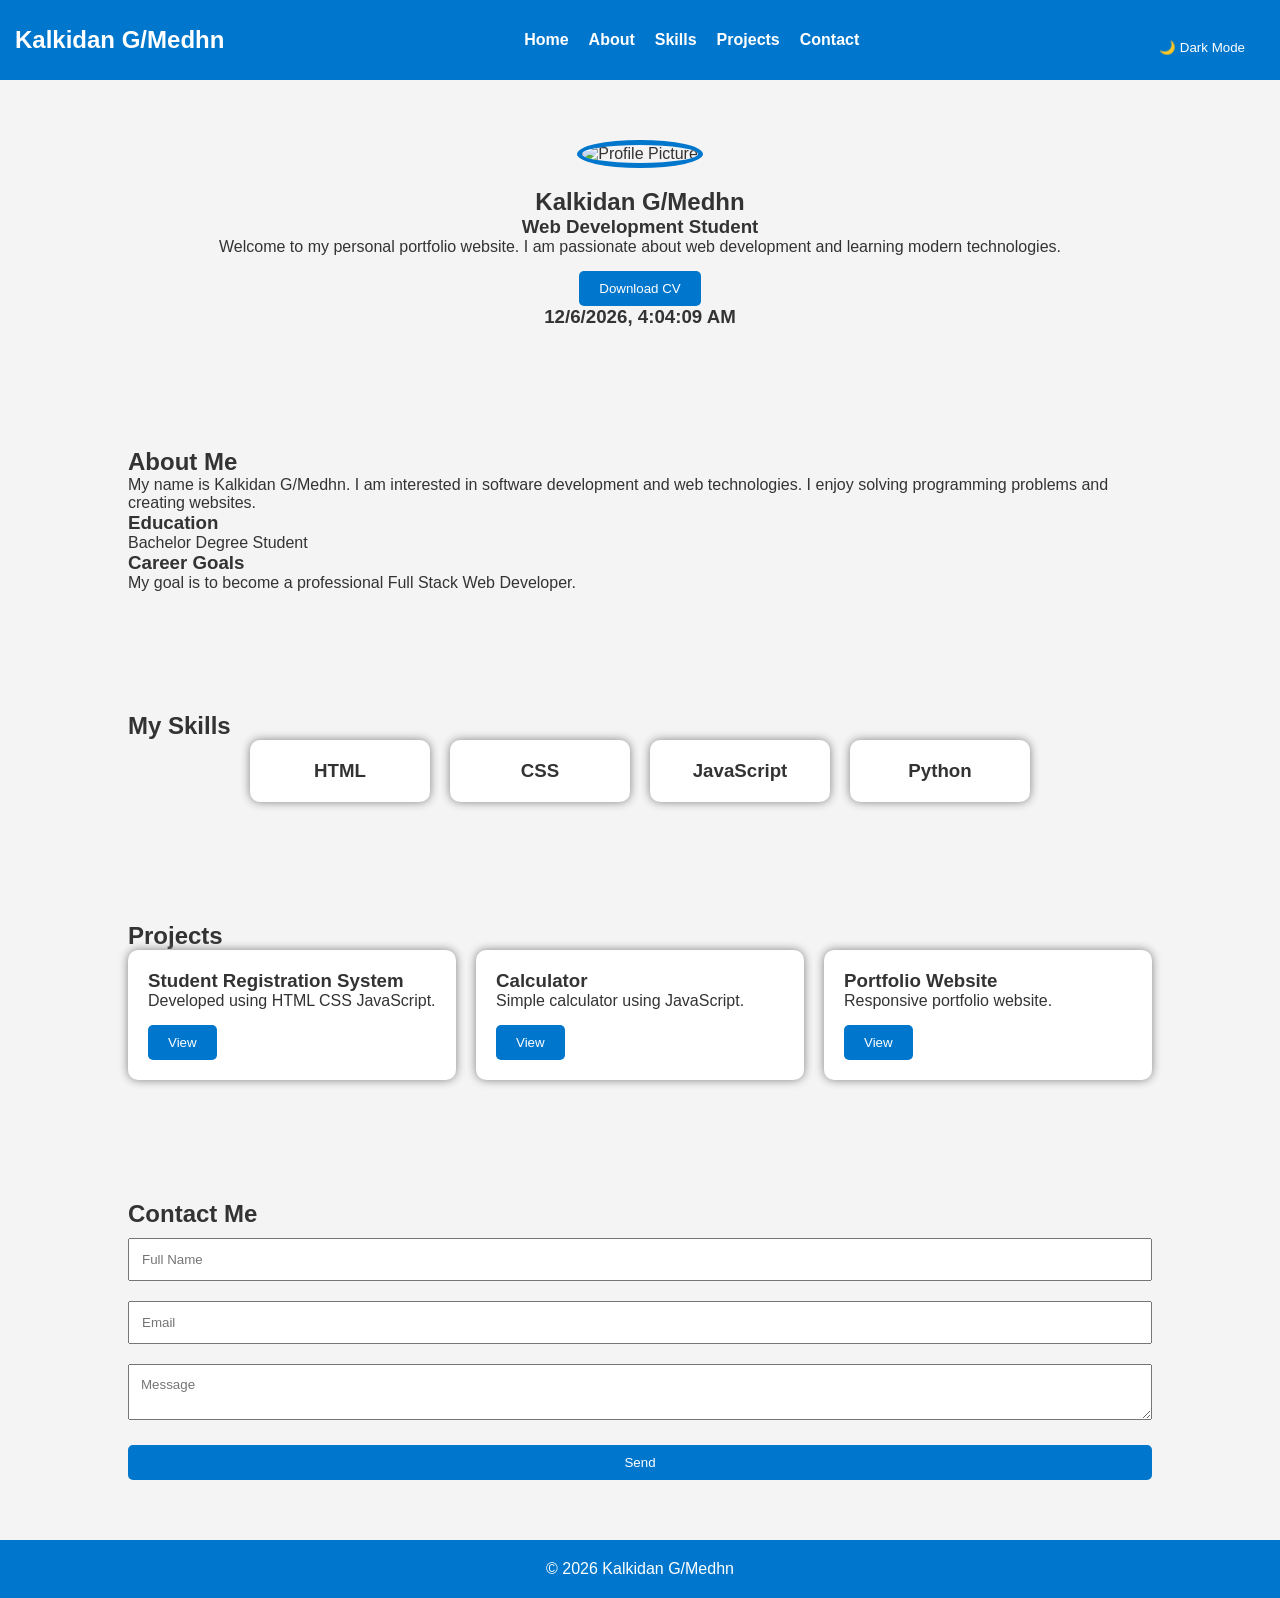
==== index.html @ 76e19b93 "commit change" ====
<!DOCTYPE html>
<html lang="en">
<head>
    <meta charset="UTF-8">
    <meta name="viewport" content="width=device-width, initial-scale=1.0">
    <title>Kalkidan G/Medhn | Portfolio</title>
    <link rel="stylesheet" href="style.css">
</head>
<body>

<header>
    <nav>
        <h2>Kalkidan G/Medhn</h2>

        <ul>
            <li><a href="#home">Home</a></li>
            <li><a href="#about">About</a></li>
            <li><a href="#skills">Skills</a></li>
            <li><a href="#projects">Projects</a></li>
            <li><a href="#contact">Contact</a></li>
        </ul>

        <button id="themeBtn">🌙 Dark Mode</button>
    </nav>
</header>

<section id="home">
    <img src="profile.jpg" alt="Profile Picture" class="profile">

    <h1>Kalkidan G/Medhn</h1>

    <h3>Web Development Student</h3>

    <p>
        Welcome to my personal portfolio website.
        I am passionate about web development and learning
        modern technologies.
    </p>

    <button id="downloadCV">Download CV</button>

    <h3 id="clock"></h3>
</section>

<section id="about">
    <h2>About Me</h2>

    <p>
        My name is Kalkidan G/Medhn.
        I am interested in software development and web technologies.
        I enjoy solving programming problems and creating websites.
    </p>

    <h3>Education</h3>

    <p>
        Bachelor Degree Student
    </p>

    <h3>Career Goals</h3>

    <p>
        My goal is to become a professional Full Stack Web Developer.
    </p>

</section>

<section id="skills">

<h2>My Skills</h2>

<div class="skills">

<div class="skill">
<h3>HTML</h3>
</div>

<div class="skill">
<h3>CSS</h3>
</div>

<div class="skill">
<h3>JavaScript</h3>
</div>

<div class="skill">
<h3>Python</h3>
</div>

</div>

</section>

<section id="projects">

<h2>Projects</h2>

<div class="projects">

<div class="card">

<h3>Student Registration System</h3>

<p>
Developed using HTML CSS JavaScript.
</p>

<button>View</button>

</div>

<div class="card">

<h3>Calculator</h3>

<p>
Simple calculator using JavaScript.
</p>

<button>View</button>

</div>

<div class="card">

<h3>Portfolio Website</h3>

<p>
Responsive portfolio website.
</p>

<button>View</button>

</div>

</div>

</section>

<section id="contact">

<h2>Contact Me</h2>

<form id="contactForm">

<input type="text" id="name" placeholder="Full Name">

<input type="email" id="email" placeholder="Email">

<textarea id="message" placeholder="Message"></textarea>

<button type="submit">
Send
</button>

</form>

<p id="result"></p>

</section>

<footer>

<p>
© 2026 Kalkidan G/Medhn
</p>

</footer>

<script src="script.js"></script>

</body>
</html>
---- style.css ----
*{
    margin:0;
    padding:0;
    box-sizing:border-box;
    font-family:Arial, sans-serif;
}

body{
    background:#f4f4f4;
    color:#333;
    transition:0.4s;
}

header{
    background:#0077cc;
    color:white;
    padding:15px;
    position:sticky;
    top:0;
}

nav{
    display:flex;
    justify-content:space-between;
    align-items:center;
}

nav ul{
    list-style:none;
    display:flex;
}

nav ul li{
    margin-left:20px;
}

nav ul li a{
    text-decoration:none;
    color:white;
    font-weight:bold;
}

nav ul li a:hover{
    color:yellow;
}

section{
    padding:60px 10%;
}

#home{
    text-align:center;
}

.profile{
    width:180px;
    height:180px;
    border-radius:50%;
    border:5px solid #0077cc;
    margin-bottom:20px;
}

button{
    background:#0077cc;
    color:white;
    border:none;
    padding:10px 20px;
    margin-top:15px;
    cursor:pointer;
    border-radius:5px;
}

button:hover{
    background:#005fa3;
}

.skills{
    display:flex;
    flex-wrap:wrap;
    justify-content:center;
    gap:20px;
}

.skill{
    background:white;
    padding:20px;
    width:180px;
    text-align:center;
    border-radius:10px;
    box-shadow:0 0 10px gray;
}

.projects{
    display:grid;
    grid-template-columns:repeat(auto-fit,minmax(250px,1fr));
    gap:20px;
}

.card{
    background:white;
    padding:20px;
    border-radius:10px;
    box-shadow:0 0 10px gray;
    transition:.3s;
}

.card:hover{
    transform:translateY(-8px);
}

form{
    display:flex;
    flex-direction:column;
}

input,
textarea{
    margin:10px 0;
    padding:12px;
}

footer{
    background:#0077cc;
    color:white;
    text-align:center;
    padding:20px;
}

.dark{
    background:#222;
    color:white;
}

.dark .card,
.dark .skill{
    background:#333;
    color:white;
}

.dark header,
.dark footer{
    background:#111;
}

@media(max-width:768px){

nav{
flex-direction:column;
}

nav ul{
flex-direction:column;
text-align:center;
}

nav ul li{
margin:10px 0;
}

.profile{
width:140px;
height:140px;
}

}
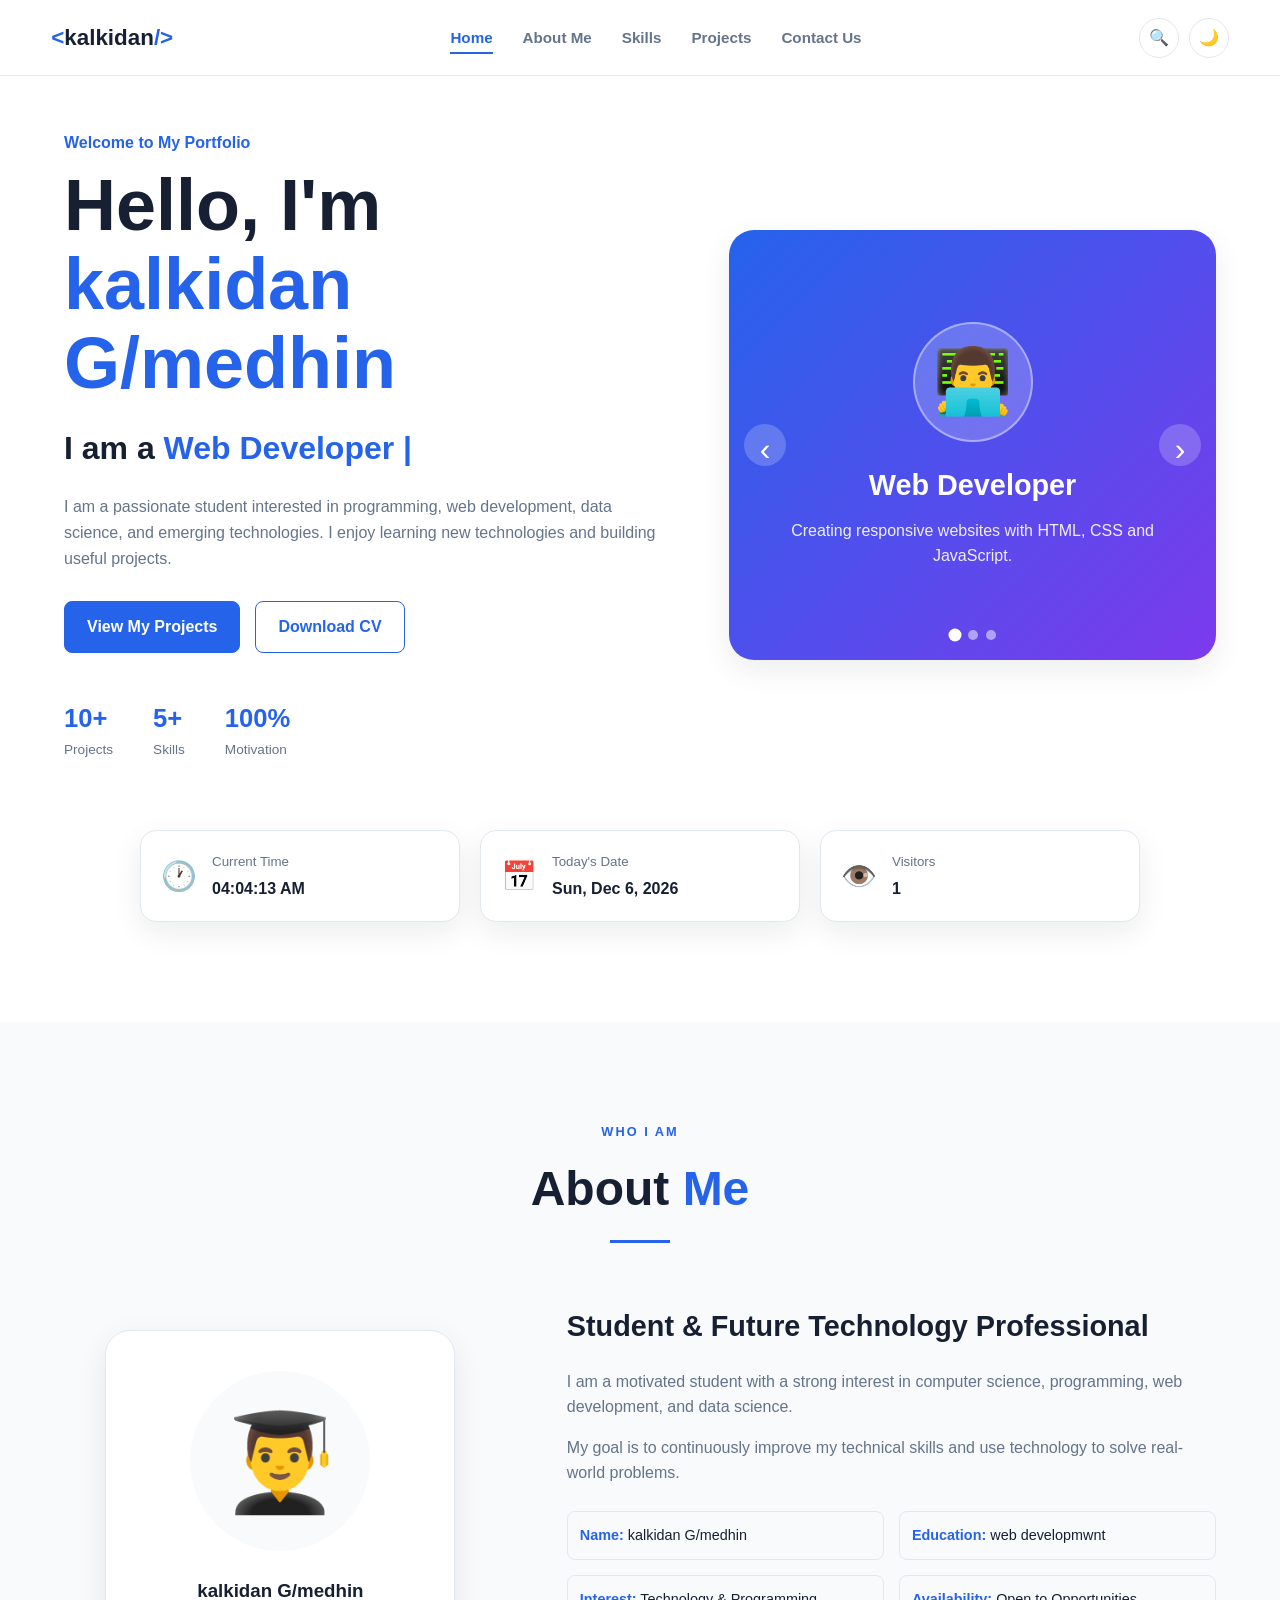
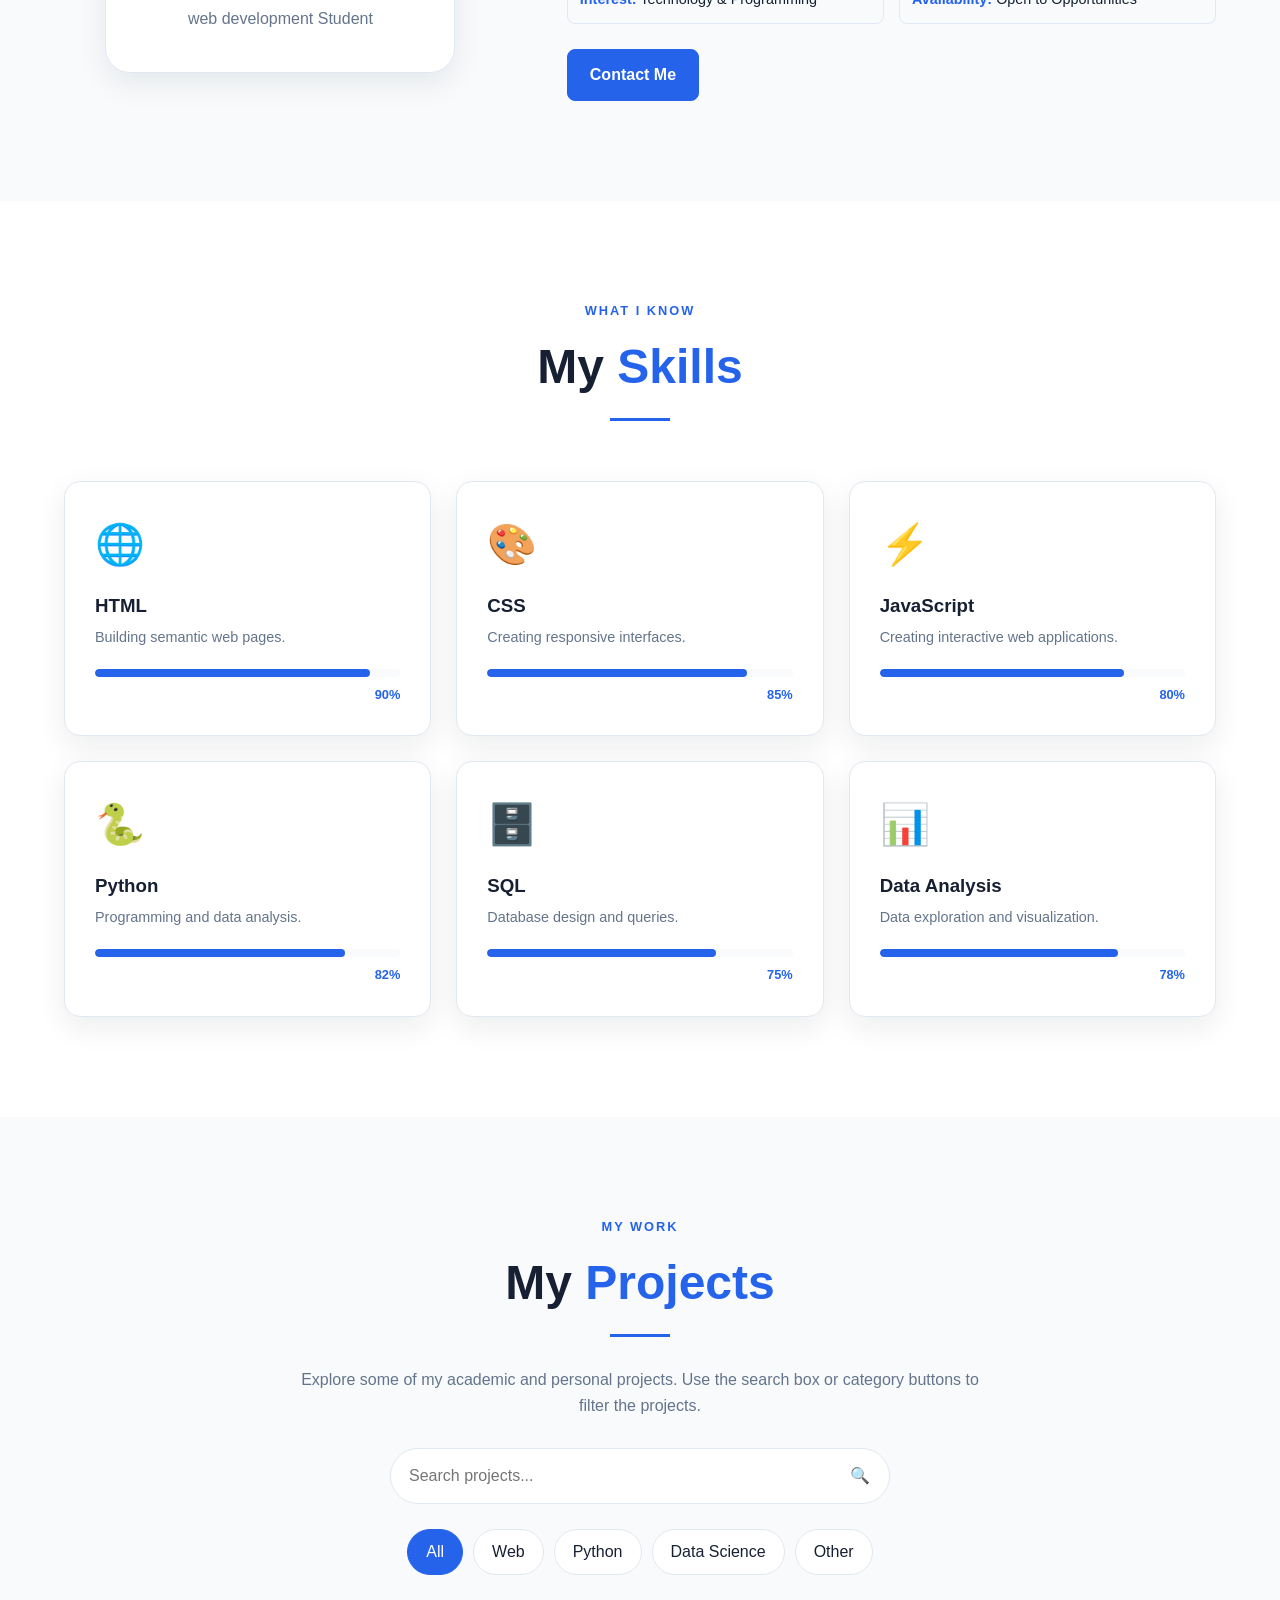
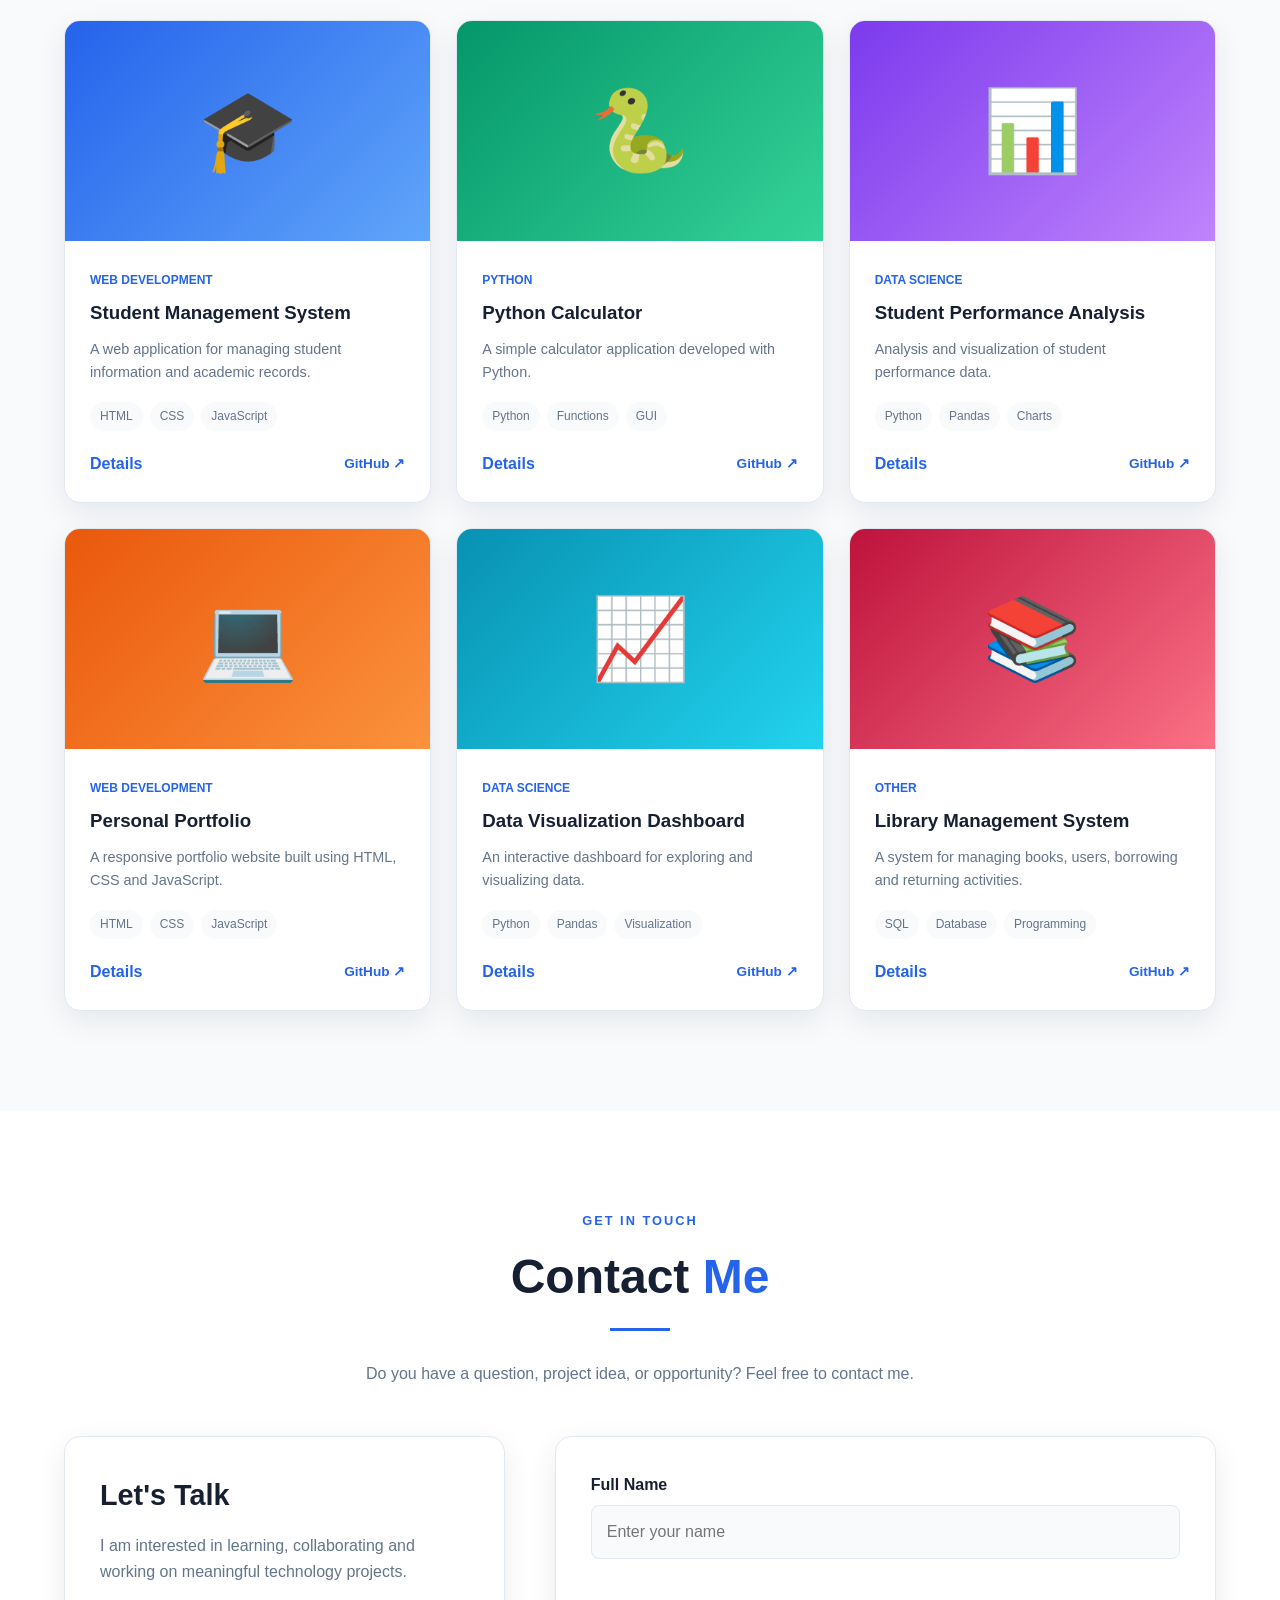
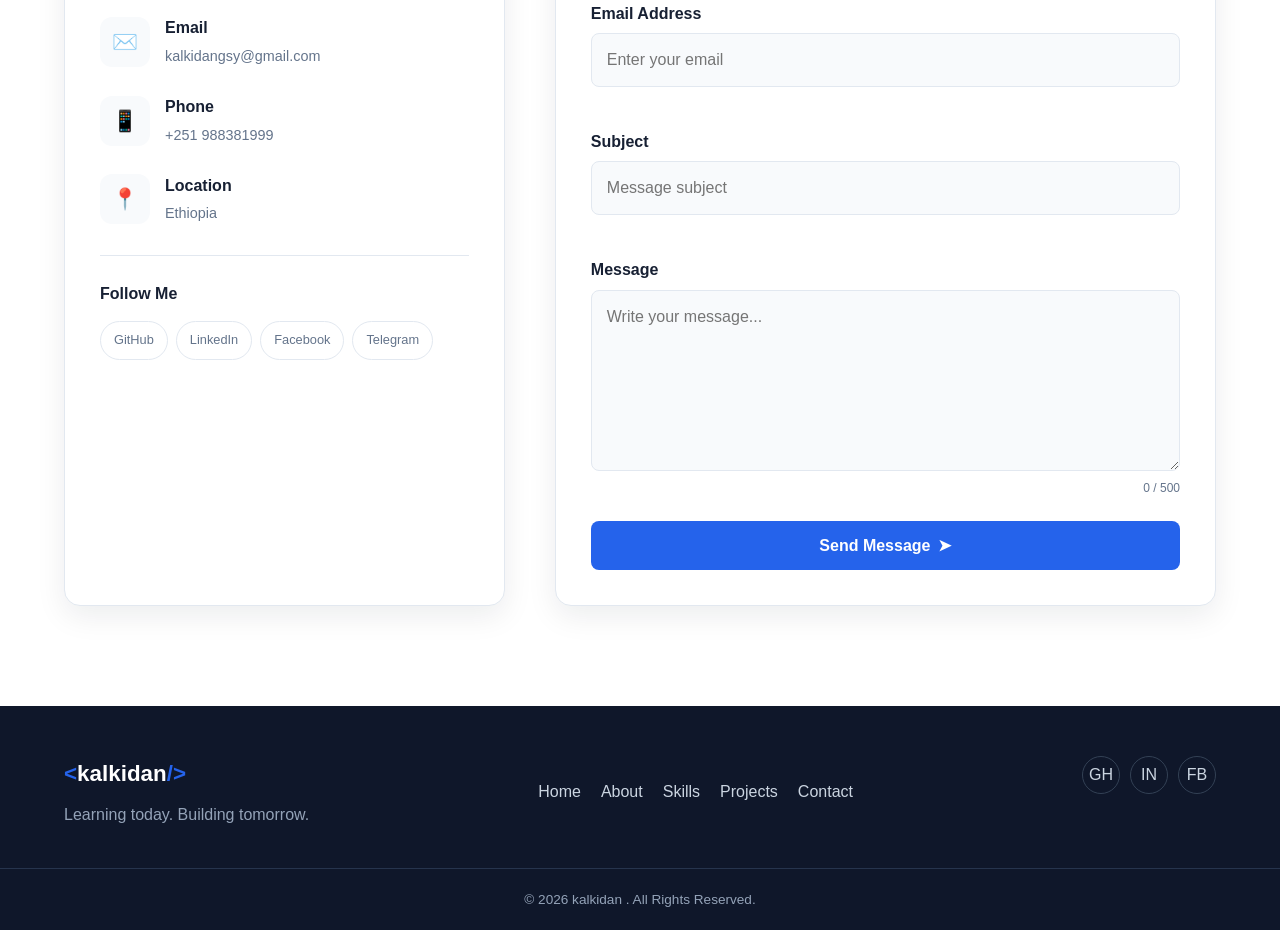
==== commit de8f1e21: "Add files via upload" ====
--- a/index.html
+++ b/index.html
@@ -1,173 +1,1808 @@
-<!DOCTYPE html>
-<html lang="en">
-<head>
-    <meta charset="UTF-8">
-    <meta name="viewport" content="width=device-width, initial-scale=1.0">
-    <title>Kalkidan G/Medhn | Portfolio</title>
-    <link rel="stylesheet" href="style.css">
-</head>
-<body>
-
-<header>
-    <nav>
-        <h2>Kalkidan G/Medhn</h2>
-
-        <ul>
-            <li><a href="#home">Home</a></li>
-            <li><a href="#about">About</a></li>
-            <li><a href="#skills">Skills</a></li>
-            <li><a href="#projects">Projects</a></li>
-            <li><a href="#contact">Contact</a></li>
-        </ul>
-
-        <button id="themeBtn">🌙 Dark Mode</button>
-    </nav>
-</header>
-
-<section id="home">
-    <img src="profile.jpg" alt="Profile Picture" class="profile">
-
-    <h1>Kalkidan G/Medhn</h1>
-
-    <h3>Web Development Student</h3>
-
-    <p>
-        Welcome to my personal portfolio website.
-        I am passionate about web development and learning
-        modern technologies.
-    </p>
-
-    <button id="downloadCV">Download CV</button>
-
-    <h3 id="clock"></h3>
-</section>
-
-<section id="about">
-    <h2>About Me</h2>
-
-    <p>
-        My name is Kalkidan G/Medhn.
-        I am interested in software development and web technologies.
-        I enjoy solving programming problems and creating websites.
-    </p>
-
-    <h3>Education</h3>
-
-    <p>
-        Bachelor Degree Student
-    </p>
-
-    <h3>Career Goals</h3>
-
-    <p>
-        My goal is to become a professional Full Stack Web Developer.
-    </p>
-
-</section>
-
-<section id="skills">
-
-<h2>My Skills</h2>
-
-<div class="skills">
-
-<div class="skill">
-<h3>HTML</h3>
-</div>
-
-<div class="skill">
-<h3>CSS</h3>
-</div>
-
-<div class="skill">
-<h3>JavaScript</h3>
-</div>
-
-<div class="skill">
-<h3>Python</h3>
-</div>
-
-</div>
-
-</section>
-
-<section id="projects">
-
-<h2>Projects</h2>
-
-<div class="projects">
-
-<div class="card">
-
-<h3>Student Registration System</h3>
-
-<p>
-Developed using HTML CSS JavaScript.
-</p>
-
-<button>View</button>
-
-</div>
-
-<div class="card">
-
-<h3>Calculator</h3>
-
-<p>
-Simple calculator using JavaScript.
-</p>
-
-<button>View</button>
-
-</div>
-
-<div class="card">
-
-<h3>Portfolio Website</h3>
-
-<p>
-Responsive portfolio website.
-</p>
-
-<button>View</button>
-
-</div>
-
-</div>
-
-</section>
-
-<section id="contact">
-
-<h2>Contact Me</h2>
-
-<form id="contactForm">
-
-<input type="text" id="name" placeholder="Full Name">
-
-<input type="email" id="email" placeholder="Email">
-
-<textarea id="message" placeholder="Message"></textarea>
-
-<button type="submit">
-Send
-</button>
-
-</form>
-
-<p id="result"></p>
-
-</section>
-
-<footer>
-
-<p>
-© 2026 Kalkidan G/Medhn
-</p>
-
-</footer>
-
-<script src="script.js"></script>
-
-</body>
+<!DOCTYPE html>
+<html lang="en">
+
+<head>
+    <meta charset="UTF-8">
+
+    <meta
+        name="viewport"
+        content="width=device-width, initial-scale=1.0">
+
+    <meta
+        name="description"
+        content="Student personal portfolio website">
+
+    <meta
+        name="author"
+        content="Student Portfolio">
+
+    <title>Student Portfolio</title>
+
+    <link rel="stylesheet" href="style.css">
+</head>
+
+
+<body>
+
+    <!-- =====================================================
+         HEADER / NAVIGATION
+         ===================================================== -->
+
+         <header class="header" id="header">
+
+        <nav class="navbar">
+            
+            <!-- Logo -->
+
+            <a href="#home" class="logo">
+                <span>&lt;</span>kalkidan<span>/&gt;</span>
+            </a>
+
+
+            <!-- Desktop / Mobile Navigation -->
+
+            <ul class="nav-menu" id="navMenu">
+
+                <li>
+                    <a href="#home" class="nav-link active">
+                        Home
+                    </a>
+                </li>
+
+                <li>
+                    <a href="#about" class="nav-link">
+                        About Me
+                    </a>
+                </li>
+
+                <li>
+                    <a href="#skills" class="nav-link">
+                        Skills
+                    </a>
+                </li>
+
+                <li>
+                    <a href="#projects" class="nav-link">
+                        Projects
+                    </a>
+                </li>
+
+                <li>
+                    <a href="#contact" class="nav-link">
+                        Contact Us
+                    </a>
+                </li>
+
+            </ul>
+
+
+            <!-- Header Controls -->
+
+            <div class="header-controls">
+
+                <!-- Search -->
+
+                <button
+                    class="icon-btn"
+                    id="searchToggle"
+                    aria-label="Open search">
+
+                    🔍
+
+                </button>
+
+
+                <!-- Theme -->
+
+                <button
+                    class="theme-toggle"
+                    id="themeToggle"
+                    aria-label="Toggle dark and light theme">
+
+                    <span id="themeIcon">🌙</span>
+
+                </button>
+
+
+                <!-- Mobile menu -->
+
+                <button
+                    class="menu-toggle"
+                    id="menuToggle"
+                    aria-label="Open navigation menu"
+                    aria-expanded="false">
+
+                    <span></span>
+                    <span></span>
+                    <span></span>
+
+                </button>
+
+            </div>
+
+        </nav>
+
+
+        <!-- Search Box -->
+
+        <div class="search-panel" id="searchPanel">
+
+            <div class="search-container">
+
+                <input
+                    type="search"
+                    id="siteSearch"
+                    placeholder="Search portfolio..."
+                    autocomplete="off">
+
+                <button
+                    id="searchClose"
+                    aria-label="Close search">
+
+                    ✕
+
+                </button>
+
+            </div>
+
+            <div
+                id="searchResults"
+                class="search-results">
+            </div>
+
+        </div>
+
+    </header>
+
+   
+
+    <!-- =====================================================
+         MAIN
+         ===================================================== -->
+
+    <main>
+
+
+        <!-- =================================================
+             HOME SECTION
+             ================================================= -->
+
+        <section class="home section" id="home">
+
+            <div class="home-container">
+
+
+                <!-- Home Text -->
+
+                <div class="home-content reveal">
+
+                    <p class="welcome-text">
+                        Welcome to My Portfolio
+                    </p>
+
+                    <h1>
+                        Hello, I'm
+                        <span class="highlight">
+                           kalkidan G/medhin
+                        </span>
+                    </h1>
+
+
+                    <h2 class="typing-wrapper">
+                        I am a
+                        <span id="typingText"></span>
+                        <span class="cursor">|</span>
+                    </h2>
+
+
+                    <p class="home-description">
+
+                        I am a passionate student interested in
+                        programming, web development, data science,
+                        and emerging technologies. I enjoy learning
+                        new technologies and building useful projects.
+
+                    </p>
+
+
+                    <div class="home-buttons">
+
+                        <a
+                            href="#projects"
+                            class="btn primary-btn">
+
+                            View My Projects
+
+                        </a>
+
+
+                        <button
+                            class="btn secondary-btn"
+                            id="downloadCV">
+
+                            Download CV
+
+                        </button>
+
+                    </div>
+
+
+                    <!-- Quick statistics -->
+
+                    <div class="quick-stats">
+
+                        <div class="stat">
+
+                            <strong>
+                                10+
+                            </strong>
+
+                            <span>
+                                Projects
+                            </span>
+
+                        </div>
+
+
+                        <div class="stat">
+
+                            <strong>
+                                5+
+                            </strong>
+
+                            <span>
+                                Skills
+                            </span>
+
+                        </div>
+
+
+                        <div class="stat">
+
+                            <strong>
+                                100%
+                            </strong>
+
+                            <span>
+                                Motivation
+                            </span>
+
+                        </div>
+
+                    </div>
+                  
+                </div>
+
+
+                <!-- Image Slider -->
+
+                <div class="home-visual reveal">
+
+                    <div class="slider" id="slider">
+
+
+                        <div class="slide active">
+
+                            <div class="slide-content">
+
+                                <div class="student-avatar">
+                                    👨‍💻
+                                </div>
+
+                                <h3>
+                                    Web Developer
+                                </h3>
+
+                                <p>
+                                    Creating responsive websites
+                                    with HTML, CSS and JavaScript.
+                                </p>
+
+                            </div>
+
+                        </div>
+
+
+                        <div class="slide">
+
+                            <div class="slide-content">
+
+                                <div class="student-avatar">
+                                    🐍
+                                </div>
+
+                                <h3>
+                                    Python Programmer
+                                </h3>
+
+                                <p>
+                                    Developing applications and
+                                    solving programming problems.
+                                </p>
+
+                            </div>
+
+                        </div>
+
+
+                        <div class="slide">
+
+                            <div class="slide-content">
+
+                                <div class="student-avatar">
+                                    📊
+                                </div>
+
+                                <h3>
+                                    Data analysis
+                                </h3>
+
+                                <p>
+                                    Exploring data analysis and
+                                    visualization.
+                                </p>
+
+                            </div>
+
+                        </div>
+
+
+                        <!-- Slider controls -->
+
+                        <button
+                            class="slider-btn prev"
+                            id="prevSlide"
+                            aria-label="Previous slide">
+
+                            ‹
+
+                        </button>
+
+
+                        <button
+                            class="slider-btn next"
+                            id="nextSlide"
+                            aria-label="Next slide">
+
+                            ›
+
+                        </button>
+
+
+                        <!-- Dots -->
+
+                        <div
+                            class="slider-dots"
+                            id="sliderDots">
+
+                            <button
+                                class="dot active"
+                                data-slide="0">
+                            </button>
+
+                            <button
+                                class="dot"
+                                data-slide="1">
+                            </button>
+
+                            <button
+                                class="dot"
+                                data-slide="2">
+                            </button>
+
+                        </div>
+
+                    </div>
+
+                </div>
+
+            </div>
+
+
+            <!-- Digital information -->
+
+            <div class="home-info reveal">
+
+                <div class="info-card">
+
+                    <span>🕐</span>
+
+                    <div>
+
+                        <small>
+                            Current Time
+                        </small>
+
+                        <strong id="digitalClock">
+                            00:00:00
+                        </strong>
+
+                    </div>
+
+                </div>
+
+
+                <div class="info-card">
+
+                    <span>📅</span>
+
+                    <div>
+
+                        <small>
+                            Today's Date
+                        </small>
+
+                        <strong id="currentDate">
+                            Loading...
+                        </strong>
+
+                    </div>
+
+                </div>
+
+
+                <div class="info-card">
+
+                    <span>👁️</span>
+
+                    <div>
+
+                        <small>
+                            Visitors
+                        </small>
+
+                        <strong id="visitorCount">
+                            0
+                        </strong>
+
+                    </div>
+
+                </div>
+
+            </div>
+
+        </section>
+
+
+
+        <!-- =================================================
+             ABOUT SECTION
+             ================================================= -->
+
+        <section class="about section" id="about">
+
+            <div class="section-container">
+
+
+                <div class="section-title reveal">
+
+                    <p class="section-subtitle">
+                        Who I Am
+                    </p>
+
+                    <h2>
+                        About <span>Me</span>
+                    </h2>
+
+                    <div class="title-line"></div>
+
+                </div>
+
+
+                <div class="about-content">
+
+
+                    <!-- About visual -->
+
+                    <div class="about-image reveal">
+
+                        <div class="about-card">
+
+                            <div class="large-avatar">
+                                👨‍🎓
+                            </div>
+
+                            <h3>
+                              kalkidan G/medhin
+                            </h3>
+
+                            <p>
+                                web development Student
+                            </p>
+
+                        </div>
+
+                    </div>
+
+
+                    <!-- About text -->
+
+                    <div class="about-text reveal">
+
+                        <h3>
+                            Student & Future Technology Professional
+                        </h3>
+
+                        <p>
+
+                            I am a motivated student with a strong
+                            interest in computer science, programming,
+                            web development, and data science.
+
+                        </p>
+
+                        <p>
+
+                            My goal is to continuously improve my
+                            technical skills and use technology to
+                            solve real-world problems.
+
+                        </p>
+
+
+                        <div class="about-details">
+
+                            <div>
+                                <strong>Name:</strong>
+                               kalkidan G/medhin
+                            </div>
+
+                            <div>
+                                <strong>Education:</strong>
+                                web developmwnt
+                            </div>
+
+                            <div>
+                                <strong>Interest:</strong>
+                                Technology & Programming
+                            </div>
+
+                            <div>
+                                <strong>Availability:</strong>
+                                Open to Opportunities
+                            </div>
+
+                        </div>
+
+
+                        <a
+                            href="#contact"
+                            class="btn primary-btn">
+
+                            Contact Me
+
+                        </a>
+
+                    </div>
+
+                </div>
+
+            </div>
+
+        </section>
+
+
+
+        <!-- =================================================
+             SKILLS SECTION
+             ================================================= -->
+
+        <section class="skills section" id="skills">
+
+            <div class="section-container">
+
+
+                <div class="section-title reveal">
+
+                    <p class="section-subtitle">
+                        What I Know
+                    </p>
+
+                    <h2>
+                        My <span>Skills</span>
+                    </h2>
+
+                    <div class="title-line"></div>
+
+                </div>
+
+
+                <div class="skills-grid">
+
+
+                    <!-- Skill 1 -->
+
+                    <div class="skill-card reveal">
+
+                        <div class="skill-icon">
+                            🌐
+                        </div>
+
+                        <h3>
+                            HTML
+                        </h3>
+
+                        <p>
+                            Building semantic web pages.
+                        </p>
+
+                        <div class="progress">
+
+                            <div
+                                class="progress-bar"
+                                style="--progress: 90%;">
+                            </div>
+
+                        </div>
+
+                        <span class="skill-percent">
+                            90%
+                        </span>
+
+                    </div>
+
+
+                    <!-- Skill 2 -->
+
+                    <div class="skill-card reveal">
+
+                        <div class="skill-icon">
+                            🎨
+                        </div>
+
+                        <h3>
+                            CSS
+                        </h3>
+
+                        <p>
+                            Creating responsive interfaces.
+                        </p>
+
+                        <div class="progress">
+
+                            <div
+                                class="progress-bar"
+                                style="--progress: 85%;">
+                            </div>
+
+                        </div>
+
+                        <span class="skill-percent">
+                            85%
+                        </span>
+
+                    </div>
+
+
+                    <!-- Skill 3 -->
+
+                    <div class="skill-card reveal">
+
+                        <div class="skill-icon">
+                            ⚡
+                        </div>
+
+                        <h3>
+                            JavaScript
+                        </h3>
+
+                        <p>
+                            Creating interactive web applications.
+                        </p>
+
+                        <div class="progress">
+
+                            <div
+                                class="progress-bar"
+                                style="--progress: 80%;">
+                            </div>
+
+                        </div>
+
+                        <span class="skill-percent">
+                            80%
+                        </span>
+
+                    </div>
+
+
+                    <!-- Skill 4 -->
+
+                    <div class="skill-card reveal">
+
+                        <div class="skill-icon">
+                            🐍
+                        </div>
+
+                        <h3>
+                            Python
+                        </h3>
+
+                        <p>
+                            Programming and data analysis.
+                      </p>
+
+                        <div class="progress">
+
+                            <div
+                                class="progress-bar"
+                                style="--progress: 82%;">
+                            </div>
+
+                        </div>
+
+                        <span class="skill-percent">
+                            82%
+                        </span>
+
+                    </div>
+
+
+                    <!-- Skill 5 -->
+
+                    <div class="skill-card reveal">
+
+                        <div class="skill-icon">
+                            🗄️
+                        </div>
+
+                        <h3>
+                            SQL
+                        </h3>
+
+                        <p>
+                            Database design and queries.
+                        </p>
+
+                        <div class="progress">
+
+                            <div
+                                class="progress-bar"
+                                style="--progress: 75%;">
+                            </div>
+
+                        </div>
+
+                        <span class="skill-percent">
+                            75%
+                        </span>
+
+                    </div>
+
+
+                    <!-- Skill 6 -->
+
+                    <div class="skill-card reveal">
+
+                        <div class="skill-icon">
+                            📊
+                        </div>
+
+                        <h3>
+                            Data Analysis
+                        </h3>
+
+                        <p>
+                            Data exploration and visualization.
+                        </p>
+
+                        <div class="progress">
+
+                            <div
+                                class="progress-bar"
+                                style="--progress: 78%;">
+                            </div>
+
+                        </div>
+
+                        <span class="skill-percent">
+                            78%
+                        </span>
+
+                    </div>
+
+                </div>
+
+            </div>
+
+        </section>
+
+
+
+        <!-- =================================================
+             PROJECTS SECTION
+             ================================================= -->
+
+        <section class="projects section" id="projects">
+
+            <div class="section-container">
+
+
+                <div class="section-title reveal">
+
+                    <p class="section-subtitle">
+                        My Work
+                    </p>
+
+                    <h2>
+                        My <span>Projects</span>
+                    </h2>
+
+                    <div class="title-line"></div>
+
+                </div>
+
+
+                <div class="projects-introduction reveal">
+
+                    <p>
+                        Explore some of my academic and personal
+                        projects. Use the search box or category
+                        buttons to filter the projects.
+                    </p>
+
+                </div>
+
+
+                <!-- Project Search -->
+
+                <div class="project-search reveal">
+
+                    <input
+                        type="search"
+                        id="projectSearch"
+                        placeholder="Search projects...">
+
+                    <span>
+                        🔍
+                    </span>
+
+                </div>
+
+
+                <!-- Filters -->
+
+                <div
+                    class="project-filters reveal"
+                    id="projectFilters">
+
+                    <button
+                        class="filter-btn active"
+                        data-filter="all">
+
+                        All
+
+                    </button>
+
+                    <button
+                        class="filter-btn"
+                        data-filter="web">
+
+                        Web
+
+                    </button>
+
+                    <button
+                        class="filter-btn"
+                        data-filter="python">
+
+                        Python
+
+                    </button>
+
+                    <button
+                        class="filter-btn"
+                        data-filter="data">
+
+                        Data Science
+
+                    </button>
+
+                    <button
+                        class="filter-btn"
+                        data-filter="other">
+
+                        Other
+
+                    </button>
+
+                </div>
+
+
+                <!-- Project Grid -->
+
+                <div
+                    class="projects-grid"
+                    id="projectsGrid">
+
+
+                    <!-- Project 1 -->
+
+                    <article
+                        class="project-card reveal"
+                        data-category="web"
+                        data-title="Student Management System">
+
+                        <div class="project-image project-image-1">
+
+                            <div>
+                                🎓
+                            </div>
+
+                            <button
+                                class="details-btn"
+                                data-project="0">
+
+                                View Details
+
+                            </button>
+
+                        </div>
+
+
+                        <div class="project-content">
+
+                            <span class="project-category">
+                                Web Development
+                            </span>
+
+                            <h3>
+                                Student Management System
+                            </h3>
+
+                            <p>
+                                A web application for managing
+                                student information and academic
+                                records.
+                            </p>
+
+                            <div class="project-tags">
+
+                                <span>HTML</span>
+                                <span>CSS</span>
+                                <span>JavaScript</span>
+
+                            </div>
+
+
+                            <div class="project-links">
+
+                                <button
+                                    class="text-btn details-btn"
+                                    data-project="0">
+
+                                    Details
+
+                                </button>
+
+                                <a href="https://github.com/kalkidan642/kalkidan.git" target="_blank"class="project-link">
+                                    GitHub ↗
+                                </a>
+
+                            </div>
+
+                        </div>
+
+                    </article>
+
+
+                    <!-- Project 2 -->
+
+                    <article
+                        class="project-card reveal"
+                        data-category="python"
+                        data-title="Python Calculator">
+
+                        <div class="project-image project-image-2">
+
+                            <div>
+                                🐍
+                            </div>
+
+                            <button
+                                class="details-btn"
+                                data-project="1">
+
+                                View Details
+
+                            </button>
+
+                        </div>
+
+
+                        <div class="project-content">
+
+                            <span class="project-category">
+                                Python
+                            </span>
+
+                            <h3>
+                                Python Calculator
+                            </h3>
+
+                            <p>
+                                A simple calculator application
+                                developed with Python.
+                            </p>
+
+                            <div class="project-tags">
+
+                                <span>Python</span>
+                                <span>Functions</span>
+                                <span>GUI</span>
+
+                            </div>
+
+
+                            <div class="project-links">
+
+                                <button
+                                    class="text-btn details-btn"
+                                    data-project="1">
+
+                                    Details
+
+                                </button>
+
+                                <a href="https://github.com/kalkidan642/kalkidan.git" target="_blank" class="project-link">
+                                    GitHub ↗
+                                </a>
+
+                            </div>
+
+                        </div>
+
+                    </article>
+
+
+                    <!-- Project 3 -->
+
+                    <article
+                        class="project-card reveal"
+                        data-category="data"
+                        data-title="Student Performance Analysis">
+
+                        <div class="project-image project-image-3">
+
+                            <div>
+                                📊
+                            </div>
+
+                            <button
+                                class="details-btn"
+                                data-project="2">
+
+                                View Details
+
+                            </button>
+
+                        </div>
+
+
+                        <div class="project-content">
+
+                            <span class="project-category">
+                                Data Science
+                            </span>
+
+                            <h3>
+                                Student Performance Analysis
+                            </h3>
+
+                            <p>
+                                Analysis and visualization of student
+                                performance data.
+                            </p>
+
+                            <div class="project-tags">
+
+                                <span>Python</span>
+                                <span>Pandas</span>
+                                <span>Charts</span>
+
+                            </div>
+
+
+                            <div class="project-links">
+
+                                <button
+                                    class="text-btn details-btn"
+                                    data-project="2">
+
+                                    Details
+
+                                </button>
+
+                                <a href="https://github.com/kalkidan642/kalkidan.git" target="_blank" class="project-link">
+                                    GitHub ↗
+                                </a>
+
+                            </div>
+
+                        </div>
+
+                    </article>
+
+
+                    <!-- Project 4 -->
+
+                    <article
+                        class="project-card reveal"
+                        data-category="web"
+                        data-title="Personal Portfolio">
+
+                        <div class="project-image project-image-4">
+
+                            <div>
+                                💻
+                            </div>
+
+                            <button
+                                class="details-btn"
+                                data-project="3">
+
+                                View Details
+
+                            </button>
+
+                        </div>
+
+
+                        <div class="project-content">
+
+                            <span class="project-category">
+                                Web Development
+                            </span>
+
+                            <h3>
+                                Personal Portfolio
+                            </h3>
+
+                            <p>
+                                A responsive portfolio website built
+                                using HTML, CSS and JavaScript.
+                            </p>
+
+                            <div class="project-tags">
+
+                                <span>HTML</span>
+                                <span>CSS</span>
+                                <span>JavaScript</span>
+
+                            </div>
+
+
+                            <div class="project-links">
+
+                                <button
+                                    class="text-btn details-btn"
+                                    data-project="3">
+
+                                    Details
+
+                                </button>
+
+                                <a href="https://github.com/kalkidan642/kalkidan.git" target="_blank" class="project-link">
+                                    GitHub ↗
+                                </a>
+
+                            </div>
+
+                        </div>
+
+                    </article>
+
+
+                    <!-- Project 5 -->
+
+                    <article
+                        class="project-card reveal"
+                        data-category="data"
+                        data-title="Data Visualization Dashboard">
+
+                        <div class="project-image project-image-5">
+
+                            <div>
+                                📈
+                            </div>
+
+                            <button
+                                class="details-btn"
+                                data-project="4">
+
+                                View Details
+
+                            </button>
+
+                        </div>
+
+
+                        <div class="project-content">
+
+                            <span class="project-category">
+                                Data Science
+                            </span>
+
+                            <h3>
+                                Data Visualization Dashboard
+                            </h3>
+
+                            <p>
+                                An interactive dashboard for exploring
+                                and visualizing data.
+                            </p>
+
+                            <div class="project-tags">
+
+                                <span>Python</span>
+                                <span>Pandas</span>
+                                <span>Visualization</span>
+
+                            </div>
+
+
+                            <div class="project-links">
+
+                                <button
+                                    class="text-btn details-btn"
+                                    data-project="4">
+
+                                    Details
+
+                                </button>
+
+                                <a href="https://github.com/kalkidan642/kalkidan.git" target="_blank" class="project-link">
+                                    GitHub ↗
+                                </a>
+
+                            </div>
+
+                        </div>
+
+                    </article>
+
+
+                    <!-- Project 6 -->
+
+                    <article
+                        class="project-card reveal"
+                        data-category="other"
+                        data-title="Library Management System">
+
+                        <div class="project-image project-image-6">
+
+                            <div>
+                                📚
+                            </div>
+
+                            <button
+                                class="details-btn"
+                                data-project="5">
+
+                                View Details
+
+                            </button>
+
+                        </div>
+
+
+                        <div class="project-content">
+
+                            <span class="project-category">
+                                Other
+                            </span>
+
+                            <h3>
+                                Library Management System
+                            </h3>
+
+                            <p>
+                                A system for managing books, users,
+                                borrowing and returning activities.
+                            </p>
+
+                            <div class="project-tags">
+
+                                <span>SQL</span>
+                                <span>Database</span>
+                                <span>Programming</span>
+
+                            </div>
+
+
+                            <div class="project-links">
+
+                                <button
+                                    class="text-btn details-btn"
+                                    data-project="5">
+
+                                    Details
+
+                                </button>
+
+                                <a href="https://github.com/kalkidan642/kalkidan.git" target="_blank" class="project-link">
+                                    GitHub ↗
+                                </a>
+
+                            </div>
+
+                        </div>
+
+                    </article>
+
+                </div>
+
+
+                <div
+                    class="no-projects"
+                    id="noProjects">
+
+                    <div>
+                        🔎
+                    </div>
+
+                    <h3>
+                        No Projects Found
+                    </h3>
+
+                    <p>
+                        Try another search term or category.
+                    </p>
+
+                </div>
+
+            </div>
+
+
+            <!-- Project Modal -->
+
+            <div
+                class="project-modal"
+                id="projectModal"
+                aria-hidden="true">
+
+                <div class="modal-content">
+
+                    <button
+                        class="modal-close"
+                        id="modalClose">
+
+                        ✕
+
+                    </button>
+
+                    <div
+                        class="modal-project-image"
+                        id="modalImage">
+
+                        💻
+
+                    </div>
+
+                    <div class="modal-body">
+
+                        <span
+                            class="project-category"
+                            id="modalCategory">
+                        </span>
+
+                        <h2 id="modalTitle">
+                            Project Title
+                        </h2>
+
+                        <p id="modalDescription">
+                        </p>
+
+                        <h4>
+                            Technologies
+                        </h4>
+
+                        <div
+                            class="project-tags"
+                            id="modalTechnologies">
+                        </div>
+
+                        <div class="modal-links">
+
+                            <a
+                                href="https://github.com/kalkidan642/kalkidan.git" target="_blank"
+                                id="modalGithub"
+                                class="btn primary-btn">
+
+                                GitHub
+
+                            </a>
+
+                            <a
+                                href="#"
+                                id="modalDemo"
+                                class="btn secondary-btn">
+
+                                Live Demo
+
+                            </a>
+
+                        </div>
+
+                    </div>
+
+                </div>
+
+            </div>
+
+        </section>
+
+
+
+        <!-- =================================================
+             CONTACT SECTION
+             ================================================= -->
+
+        <section class="contact section" id="contact">
+
+            <div class="section-container">
+
+
+                <div class="section-title reveal">
+
+                    <p class="section-subtitle">
+                        Get In Touch
+                    </p>
+
+                    <h2>
+                        Contact <span>Me</span>
+                    </h2>
+
+                    <div class="title-line"></div>
+
+                </div>
+
+
+                <div class="contact-introduction reveal">
+
+                    <p>
+                        Do you have a question, project idea,
+                        or opportunity? Feel free to contact me.
+                    </p>
+
+                </div>
+
+
+                <div class="contact-content">
+
+
+                    <!-- Contact information -->
+
+                    <div class="contact-information reveal">
+
+                        <h3>
+                            Let's Talk
+                        </h3>
+
+                        <p class="contact-description">
+
+                            I am interested in learning,
+                            collaborating and working on
+                            meaningful technology projects.
+
+                        </p>
+
+
+                        <div class="contact-item">
+
+                            <div class="contact-icon">
+                                ✉️
+                            </div>
+
+                            <div>
+
+                                <h4>
+                                    Email
+                                </h4>
+
+                                <a href="mailto:kalkidangsy@gmail.com">
+                                    kalkidangsy@gmail.com
+                                </a>
+
+                            </div>
+
+                        </div>
+
+
+                        <div class="contact-item">
+
+                            <div class="contact-icon">
+                                📱
+                            </div>
+
+                            <div>
+
+                                <h4>
+                                    Phone
+                                </h4>
+
+                                <a href="tel:+251900000000">
+                                    +251 988381999
+                                </a>
+
+                            </div>
+
+                        </div>
+
+
+                        <div class="contact-item">
+
+                            <div class="contact-icon">
+                                📍
+                            </div>
+
+                            <div>
+
+                                <h4>
+                                    Location
+                                </h4>
+
+                                <p>
+                                    Ethiopia
+                                </p>
+
+                            </div>
+
+                        </div>
+
+
+                        <div class="contact-social">
+
+                            <h4>
+                                Follow Me
+                            </h4>
+
+                            <div class="social-links">
+
+                                <a href="https://github.com/kalkidan642/kalkidan.git" target="_blank">
+                                    GitHub
+                                </a>
+
+                                <a href="#">
+                                    LinkedIn
+                                </a>
+
+                                <a href="#">
+                                    Facebook
+                                </a>
+
+                                <a href="#">
+                                    Telegram
+                                </a>
+
+                            </div>
+
+                        </div>
+
+                    </div>
+
+
+                    <!-- Contact form -->
+
+                    <div class="contact-form-container reveal">
+
+                        <form
+                            id="contactForm"
+                            novalidate>
+
+
+                            <div class="form-group">
+
+                                <label for="contactName">
+                                    Full Name
+                                </label>
+
+                                <input
+                                    type="text"
+                                    id="contactName"
+                                    placeholder="Enter your name">
+
+                                <small id="nameError"
+                                    class="form-error">
+                                </small>
+
+                            </div>
+
+
+                            <div class="form-group">
+
+                                <label for="contactEmail">
+                                    Email Address
+                                </label>
+
+                                <input
+                                    type="email"
+                                    id="contactEmail"
+                                    placeholder="Enter your email">
+
+                                <small id="emailError"
+                                    class="form-error">
+                                </small>
+
+                            </div>
+
+
+                            <div class="form-group">
+
+                                <label for="contactSubject">
+                                    Subject
+                                </label>
+
+                                <input
+                                    type="text"
+                                    id="contactSubject"
+                                    placeholder="Message subject">
+
+                                <small id="subjectError"
+                                    class="form-error">
+                                </small>
+
+                            </div>
+
+
+                            <div class="form-group">
+
+                                <label for="contactMessage">
+                                    Message
+                                </label>
+
+                                <textarea
+                                    id="contactMessage"
+                                    maxlength="500"
+                                    rows="6"
+                                    placeholder="Write your message..."></textarea>
+
+                                <div class="message-bottom">
+
+                                    <small
+                                        id="messageError"
+                                        class="form-error">
+                                    </small>
+
+                                    <span id="characterCount">
+                                        0 / 500
+                                    </span>
+
+                                </div>
+
+                            </div>
+
+
+                            <button
+                                type="submit"
+                                class="btn primary-btn submit-btn">
+
+                                Send Message
+                                <span>➤</span>
+
+                            </button>
+
+
+                            <div
+                                id="formStatus"
+                                class="form-status"
+                                role="alert">
+                            </div>
+
+                        </form>
+
+                    </div>
+
+                </div>
+
+            </div>
+
+        </section>
+
+    </main>
+
+
+
+    <!-- =====================================================
+         FOOTER
+         ===================================================== -->
+
+    <footer class="footer">
+
+        <div class="footer-container">
+
+
+            <div class="footer-logo">
+
+                <a href="#home" class="logo">
+                    <span>&lt;</span>kalkidan<span>/&gt;</span>
+                </a>
+
+                <p>
+                    Learning today. Building tomorrow.
+                </p>
+
+            </div>
+
+
+            <div class="footer-links">
+
+                <a href="#home">
+                    Home
+                </a>
+
+                <a href="#about">
+                    About
+                </a>
+
+                <a href="#skills">
+                    Skills
+                </a>
+
+                <a href="#projects">
+                    Projects
+                </a>
+
+                <a href="#contact">
+                    Contact
+                </a>
+
+            </div>
+
+
+            <div class="footer-social">
+
+                <a href="#" aria-label="GitHub">
+                    GH
+                </a>
+
+                <a href="#" aria-label="LinkedIn">
+                    IN
+                </a>
+
+                <a href="#" aria-label="Facebook">
+                    FB
+                </a>
+
+            </div>
+
+        </div>
+
+
+        <div class="footer-bottom">
+
+            <p>
+                © <span id="footerYear"></span>
+                kalkidan . All Rights Reserved.
+            </p>
+
+        </div>
+
+    </footer>
+
+
+
+    <!-- =====================================================
+         BACK TO TOP
+         ===================================================== -->
+
+    <button
+        class="back-to-top"
+        id="backToTop"
+        aria-label="Back to top">
+
+        ↑
+
+    </button>
+
+
+
+    <!-- =====================================================
+         JAVASCRIPT
+         ===================================================== -->
+
+    <script src="script.js"></script>
+
+</body>
+
 </html>
--- a/style.css
+++ b/style.css
@@ -1,165 +1,3461 @@
-*{
-    margin:0;
-    padding:0;
-    box-sizing:border-box;
-    font-family:Arial, sans-serif;
-}
-
-body{
-    background:#f4f4f4;
-    color:#333;
-    transition:0.4s;
-}
-
-header{
-    background:#0077cc;
-    color:white;
-    padding:15px;
-    position:sticky;
-    top:0;
-}
-
-nav{
-    display:flex;
-    justify-content:space-between;
-    align-items:center;
-}
-
-nav ul{
-    list-style:none;
-    display:flex;
-}
-
-nav ul li{
-    margin-left:20px;
-}
-
-nav ul li a{
-    text-decoration:none;
-    color:white;
-    font-weight:bold;
-}
-
-nav ul li a:hover{
-    color:yellow;
-}
-
-section{
-    padding:60px 10%;
-}
-
-#home{
-    text-align:center;
-}
-
-.profile{
-    width:180px;
-    height:180px;
-    border-radius:50%;
-    border:5px solid #0077cc;
-    margin-bottom:20px;
-}
-
-button{
-    background:#0077cc;
-    color:white;
-    border:none;
-    padding:10px 20px;
-    margin-top:15px;
-    cursor:pointer;
-    border-radius:5px;
-}
-
-button:hover{
-    background:#005fa3;
-}
-
-.skills{
-    display:flex;
-    flex-wrap:wrap;
-    justify-content:center;
-    gap:20px;
-}
-
-.skill{
-    background:white;
-    padding:20px;
-    width:180px;
-    text-align:center;
-    border-radius:10px;
-    box-shadow:0 0 10px gray;
-}
-
-.projects{
-    display:grid;
-    grid-template-columns:repeat(auto-fit,minmax(250px,1fr));
-    gap:20px;
-}
-
-.card{
-    background:white;
-    padding:20px;
-    border-radius:10px;
-    box-shadow:0 0 10px gray;
-    transition:.3s;
-}
-
-.card:hover{
-    transform:translateY(-8px);
-}
-
-form{
-    display:flex;
-    flex-direction:column;
-}
-
-input,
-textarea{
-    margin:10px 0;
-    padding:12px;
-}
-
-footer{
-    background:#0077cc;
-    color:white;
-    text-align:center;
-    padding:20px;
-}
-
-.dark{
-    background:#222;
-    color:white;
-}
-
-.dark .card,
-.dark .skill{
-    background:#333;
-    color:white;
-}
-
-.dark header,
-.dark footer{
-    background:#111;
-}
-
-@media(max-width:768px){
-
-nav{
-flex-direction:column;
-}
-
-nav ul{
-flex-direction:column;
-text-align:center;
-}
-
-nav ul li{
-margin:10px 0;
-}
-
-.profile{
-width:140px;
-height:140px;
-}
-
+/* =========================================================
+   STUDENT PORTFOLIO
+   MAIN STYLE SHEET
+   ========================================================= */
+
+
+/* =========================================================
+   1. CSS VARIABLES
+   ========================================================= */
+
+:root {
+
+    --primary-color: #2563eb;
+
+    --primary-dark: #1d4ed8;
+
+    --text-color: #172033;
+
+    --secondary-text: #64748b;
+
+    --background-color: #ffffff;
+
+    --secondary-background: #f8fafc;
+
+    --card-background: #ffffff;
+
+    --border-color: #e2e8f0;
+
+    --header-background: rgba(255, 255, 255, 0.92);
+
+    --shadow:
+        0 10px 30px rgba(15, 23, 42, 0.08);
+
+    --radius: 16px;
+
+    --transition: 0.3s ease;
+
+}
+
+
+/* =========================================================
+   DARK THEME
+   ========================================================= */
+
+body.dark-theme {
+
+    --text-color: #f1f5f9;
+
+    --secondary-text: #94a3b8;
+
+    --background-color: #0f172a;
+
+    --secondary-background: #111c31;
+
+    --card-background: #172033;
+
+    --border-color: #26344d;
+
+    --header-background: rgba(15, 23, 42, 0.94);
+
+    --shadow:
+        0 10px 30px rgba(0, 0, 0, 0.25);
+
+}
+
+
+/* =========================================================
+   2. RESET
+   ========================================================= */
+
+* {
+
+    margin: 0;
+
+    padding: 0;
+
+    box-sizing: border-box;
+
+}
+
+
+html {
+
+    scroll-behavior: smooth;
+
+}
+
+
+body {
+
+    font-family:
+        Arial,
+        Helvetica,
+        sans-serif;
+
+    background:
+        var(--background-color);
+
+    color:
+        var(--text-color);
+
+    line-height:
+        1.6;
+
+    transition:
+        background-color var(--transition),
+        color var(--transition);
+
+}
+
+
+body.modal-open {
+
+    overflow: hidden;
+
+}
+
+
+a {
+
+    text-decoration: none;
+
+    color: inherit;
+
+}
+
+
+button,
+input,
+textarea {
+
+    font: inherit;
+
+}
+
+
+button {
+
+    cursor: pointer;
+
+}
+
+
+ul {
+
+    list-style: none;
+
+}
+
+
+img {
+
+    max-width: 100%;
+
+    display: block;
+
+}
+
+
+/* =========================================================
+   3. HEADER
+   ========================================================= */
+
+.header {
+
+    position: fixed;
+
+    top: 0;
+
+    left: 0;
+
+    width: 100%;
+
+    z-index: 1000;
+
+    background:
+        var(--header-background);
+
+    backdrop-filter:
+        blur(12px);
+
+    border-bottom:
+        1px solid var(--border-color);
+
+}
+
+
+.navbar {
+
+    width: min(1200px, 92%);
+
+    min-height: 75px;
+
+    margin: auto;
+
+    display: flex;
+
+    align-items: center;
+
+    justify-content: space-between;
+
+}
+
+
+/* =========================================================
+   LOGO
+   ========================================================= */
+
+.logo {
+
+    font-size: 1.4rem;
+
+    font-weight: 800;
+
+    color: var(--text-color);
+
+}
+
+
+.logo span {
+
+    color: var(--primary-color);
+
+}
+
+
+/* =========================================================
+   NAVIGATION
+   ========================================================= */
+
+.nav-menu {
+
+    display: flex;
+
+    align-items: center;
+
+    gap: 30px;
+
+}
+
+
+.nav-link {
+
+    position: relative;
+
+    font-size: 0.95rem;
+
+    font-weight: 600;
+
+    color: var(--secondary-text);
+
+    transition:
+        color var(--transition);
+
+}
+
+
+.nav-link:hover,
+.nav-link.active {
+
+    color:
+        var(--primary-color);
+
+}
+
+
+.nav-link::after {
+
+    content: "";
+
+    position: absolute;
+
+    left: 0;
+
+    bottom: -8px;
+
+    width: 0;
+
+    height: 2px;
+
+    background:
+        var(--primary-color);
+
+    transition:
+        width var(--transition);
+
+}
+
+
+.nav-link:hover::after,
+.nav-link.active::after {
+
+    width: 100%;
+
+}
+
+
+/* =========================================================
+   HEADER CONTROLS
+   ========================================================= */
+
+.header-controls {
+
+    display: flex;
+
+    align-items: center;
+
+    gap: 10px;
+
+}
+
+
+.icon-btn,
+.theme-toggle {
+
+    width: 40px;
+
+    height: 40px;
+
+    display: flex;
+
+    align-items: center;
+
+    justify-content: center;
+
+    border: 1px solid var(--border-color);
+
+    border-radius: 50%;
+
+    background: var(--card-background);
+
+    color: var(--text-color);
+
+    transition:
+        transform var(--transition),
+        border-color var(--transition);
+
+}
+
+
+.icon-btn:hover,
+.theme-toggle:hover {
+
+    transform: translateY(-2px);
+
+    border-color:
+        var(--primary-color);
+
+}
+
+
+/* =========================================================
+   MOBILE MENU BUTTON
+   ========================================================= */
+
+.menu-toggle {
+
+    display: none;
+
+    width: 40px;
+
+    height: 40px;
+
+    border: 1px solid var(--border-color);
+
+    background: var(--card-background);
+
+    border-radius: 8px;
+
+    padding: 8px;
+
+}
+
+
+.menu-toggle span {
+
+    display: block;
+
+    height: 2px;
+
+    margin: 5px 0;
+
+    background: var(--text-color);
+
+    transition:
+        transform var(--transition),
+        opacity var(--transition);
+
+}
+
+
+.menu-toggle.active span:nth-child(1) {
+
+    transform:
+        translateY(7px)
+        rotate(45deg);
+
+}
+
+
+.menu-toggle.active span:nth-child(2) {
+
+    opacity: 0;
+
+}
+
+
+.menu-toggle.active span:nth-child(3) {
+
+    transform:
+        translateY(-7px)
+        rotate(-45deg);
+
+}
+
+
+/* =========================================================
+   SEARCH PANEL
+   ========================================================= */
+
+.search-panel {
+
+    position: absolute;
+
+    top: 75px;
+
+    left: 0;
+
+    width: 100%;
+
+    padding: 20px;
+
+    background: var(--card-background);
+
+    border-bottom:
+        1px solid var(--border-color);
+
+    box-shadow: var(--shadow);
+
+    display: none;
+
+}
+
+
+.search-panel.show {
+
+    display: block;
+
+}
+
+
+.search-container {
+
+    width: min(700px, 100%);
+
+    margin: auto;
+
+    display: flex;
+
+    gap: 10px;
+
+}
+
+
+.search-container input {
+
+    flex: 1;
+
+    padding: 13px 18px;
+
+    border:
+        1px solid var(--border-color);
+
+    border-radius: 30px;
+
+    outline: none;
+
+    background:
+        var(--secondary-background);
+
+    color:
+        var(--text-color);
+
+}
+
+
+.search-container button {
+
+    width: 45px;
+
+    border: none;
+
+    border-radius: 50%;
+
+    background:
+        var(--secondary-background);
+
+    color:
+        var(--text-color);
+
+}
+
+
+.search-results {
+
+    width: min(700px, 100%);
+
+    margin: 15px auto 0;
+
+}
+
+
+.search-result {
+
+    padding: 12px;
+
+    border-bottom:
+        1px solid var(--border-color);
+
+}
+
+
+.search-result a {
+
+    color:
+        var(--primary-color);
+
+    font-weight: 600;
+
+}
+
+
+/* =========================================================
+   GENERAL SECTION
+   ========================================================= */
+
+.section {
+
+    padding:
+        100px 5%;
+
+}
+
+
+.section-container {
+
+    width:
+        min(1200px, 100%);
+
+    margin:
+        auto;
+
+}
+
+
+/* =========================================================
+   SECTION TITLE
+   ========================================================= */
+
+.section-title {
+
+    text-align:
+        center;
+
+    margin-bottom:
+        60px;
+
+}
+
+
+.section-subtitle {
+
+    color:
+        var(--primary-color);
+
+    font-weight:
+        700;
+
+    text-transform:
+        uppercase;
+
+    letter-spacing:
+        2px;
+
+    font-size:
+        0.8rem;
+
+    margin-bottom:
+        8px;
+
+}
+
+
+.section-title h2 {
+
+    font-size:
+        clamp(2rem, 4vw, 3rem);
+
+}
+
+
+.section-title h2 span {
+
+    color:
+        var(--primary-color);
+
+}
+
+
+.title-line {
+
+    width:
+        60px;
+
+    height:
+        3px;
+
+    margin:
+        12px auto;
+
+    background:
+        var(--primary-color);
+
+}
+
+
+/* =========================================================
+   BUTTONS
+   ========================================================= */
+
+.btn {
+
+    display:
+        inline-flex;
+
+    align-items:
+        center;
+
+    justify-content:
+        center;
+
+    gap:
+        8px;
+
+    padding:
+        12px 22px;
+
+    border-radius:
+        8px;
+
+    font-weight:
+        700;
+
+    transition:
+        transform var(--transition),
+        background var(--transition),
+        color var(--transition);
+
+}
+
+
+.btn:hover {
+
+    transform:
+        translateY(-3px);
+
+}
+
+
+.primary-btn {
+
+    background:
+        var(--primary-color);
+
+    color:
+        white;
+
+    border:
+        1px solid var(--primary-color);
+
+}
+
+
+.primary-btn:hover {
+
+    background:
+        var(--primary-dark);
+
+}
+
+
+.secondary-btn {
+
+    background:
+        transparent;
+
+    color:
+        var(--primary-color);
+
+    border:
+        1px solid var(--primary-color);
+
+}
+
+
+.secondary-btn:hover {
+
+    background:
+        var(--primary-color);
+
+    color:
+        white;
+
+}
+
+
+/* =========================================================
+   HOME
+   ========================================================= */
+
+.home {
+
+    min-height:
+        100vh;
+
+    padding-top:
+        130px;
+
+    display:
+        flex;
+
+    flex-direction:
+        column;
+
+    justify-content:
+        center;
+
+}
+
+
+.home-container {
+
+    width:
+        min(1200px, 100%);
+
+    margin:
+        auto;
+
+    display:
+        grid;
+
+    grid-template-columns:
+        1.1fr 0.9fr;
+
+    gap:
+        70px;
+
+    align-items:
+        center;
+
+}
+
+
+.welcome-text {
+
+    color:
+        var(--primary-color);
+
+    font-weight:
+        700;
+
+    margin-bottom:
+        10px;
+
+}
+
+
+.home-content h1 {
+
+    font-size:
+        clamp(2.4rem, 6vw, 4.5rem);
+
+    line-height:
+        1.1;
+
+    margin-bottom:
+        20px;
+
+}
+
+
+.highlight {
+
+    color:
+        var(--primary-color);
+
+}
+
+
+.typing-wrapper {
+
+    font-size:
+        clamp(1.2rem, 3vw, 2rem);
+
+    margin-bottom:
+        20px;
+
+}
+
+
+#typingText {
+
+    color:
+        var(--primary-color);
+
+}
+
+
+.cursor {
+
+    color:
+        var(--primary-color);
+
+    animation:
+        blink 0.8s infinite;
+
+}
+
+
+@keyframes blink {
+
+    50% {
+        opacity: 0;
+    }
+
+}
+
+
+.home-description {
+
+    max-width:
+        650px;
+
+    color:
+        var(--secondary-text);
+
+    margin-bottom:
+        30px;
+
+}
+
+
+.home-buttons {
+
+    display:
+        flex;
+
+    flex-wrap:
+        wrap;
+
+    gap:
+        15px;
+
+}
+
+
+.quick-stats {
+
+    display:
+        flex;
+
+    gap:
+        40px;
+
+    margin-top:
+        45px;
+
+}
+
+
+.stat {
+
+    display:
+        flex;
+
+    flex-direction:
+        column;
+
+}
+
+
+.stat strong {
+
+    font-size:
+        1.6rem;
+
+    color:
+        var(--primary-color);
+
+}
+
+
+.stat span {
+
+    color:
+        var(--secondary-text);
+
+    font-size:
+        0.85rem;
+
+}
+
+
+/* =========================================================
+   SLIDER
+   ========================================================= */
+
+.home-visual {
+
+    min-width:
+        0;
+
+}
+
+
+.slider {
+
+    position:
+        relative;
+
+    height:
+        430px;
+
+    overflow:
+        hidden;
+
+    border-radius:
+        25px;
+
+    box-shadow:
+        var(--shadow);
+
+}
+
+
+.slide {
+
+    position:
+        absolute;
+
+    inset:
+        0;
+
+    display:
+        flex;
+
+    align-items:
+        center;
+
+    justify-content:
+        center;
+
+    text-align:
+        center;
+
+    padding:
+        40px;
+
+    opacity:
+        0;
+
+    transform:
+        scale(1.05);
+
+    transition:
+        opacity 0.7s ease,
+        transform 0.7s ease;
+
+}
+
+
+.slide.active {
+
+    opacity:
+        1;
+
+    transform:
+        scale(1);
+
+}
+
+
+.slide:nth-child(1) {
+
+    background:
+        linear-gradient(
+            135deg,
+            #2563eb,
+            #7c3aed
+        );
+
+}
+
+
+.slide:nth-child(2) {
+
+    background:
+        linear-gradient(
+            135deg,
+            #059669,
+            #0f766e
+        );
+
+}
+
+
+.slide:nth-child(3) {
+
+    background:
+        linear-gradient(
+            135deg,
+            #ea580c,
+            #be123c
+        );
+
+}
+
+
+.slide-content {
+
+    color:
+        white;
+
+    max-width:
+        400px;
+
+}
+
+
+.student-avatar {
+
+    width:
+        120px;
+
+    height:
+        120px;
+
+    margin:
+        0 auto 20px;
+
+    border-radius:
+        50%;
+
+    display:
+        flex;
+
+    align-items:
+        center;
+
+    justify-content:
+        center;
+
+    background:
+        rgba(255,255,255,0.2);
+
+    font-size:
+        4rem;
+
+    border:
+        2px solid rgba(255,255,255,0.4);
+
+}
+
+
+.slide-content h3 {
+
+    font-size:
+        1.8rem;
+
+    margin-bottom:
+        10px;
+
+}
+
+
+.slide-content p {
+
+    opacity:
+        0.9;
+
+}
+
+
+/* =========================================================
+   SLIDER CONTROLS
+   ========================================================= */
+
+.slider-btn {
+
+    position:
+        absolute;
+
+    top:
+        50%;
+
+    transform:
+        translateY(-50%);
+
+    width:
+        42px;
+
+    height:
+        42px;
+
+    border:
+        none;
+
+    border-radius:
+        50%;
+
+    background:
+        rgba(255,255,255,0.2);
+
+    color:
+        white;
+
+    font-size:
+        2rem;
+
+    z-index:
+        5;
+
+}
+
+
+.slider-btn:hover {
+
+    background:
+        rgba(255,255,255,0.4);
+
+}
+
+
+.slider-btn.prev {
+
+    left:
+        15px;
+
+}
+
+
+.slider-btn.next {
+
+    right:
+        15px;
+
+}
+
+
+.slider-dots {
+
+    position:
+        absolute;
+
+    bottom:
+        20px;
+
+    left:
+        50%;
+
+    transform:
+        translateX(-50%);
+
+    display:
+        flex;
+
+    gap:
+        8px;
+
+    z-index:
+        5;
+
+}
+
+
+.dot {
+
+    width:
+        10px;
+
+    height:
+        10px;
+
+    padding:
+        0;
+
+    border:
+        none;
+
+    border-radius:
+        50%;
+
+    background:
+        rgba(255,255,255,0.5);
+
+}
+
+
+.dot.active {
+
+    background:
+        white;
+
+    transform:
+        scale(1.3);
+
+}
+
+
+/* =========================================================
+   HOME INFO
+   ========================================================= */
+
+.home-info {
+
+    width:
+        min(1000px, 100%);
+
+    margin:
+        70px auto 0;
+
+    display:
+        grid;
+
+    grid-template-columns:
+        repeat(3, 1fr);
+
+    gap:
+        20px;
+
+}
+
+
+.info-card {
+
+    display:
+        flex;
+
+    align-items:
+        center;
+
+    gap:
+        15px;
+
+    padding:
+        20px;
+
+    border:
+        1px solid var(--border-color);
+
+    border-radius:
+        var(--radius);
+
+    background:
+        var(--card-background);
+
+    box-shadow:
+        var(--shadow);
+
+}
+
+
+.info-card > span {
+
+    font-size:
+        1.8rem;
+
+}
+
+
+.info-card small {
+
+    display:
+        block;
+
+    color:
+        var(--secondary-text);
+
+}
+
+
+.info-card strong {
+
+    display:
+        block;
+
+    margin-top:
+        3px;
+
+}
+
+
+/* =========================================================
+   ABOUT
+   ========================================================= */
+
+.about {
+
+    background:
+        var(--secondary-background);
+
+}
+
+
+.about-content {
+
+    display:
+        grid;
+
+    grid-template-columns:
+        0.8fr 1.2fr;
+
+    gap:
+        70px;
+
+    align-items:
+        center;
+
+}
+
+
+.about-image {
+
+    display:
+        flex;
+
+    justify-content:
+        center;
+
+}
+
+
+.about-card {
+
+    width:
+        100%;
+
+    max-width:
+        350px;
+
+    padding:
+        40px 25px;
+
+    text-align:
+        center;
+
+    border:
+        1px solid var(--border-color);
+
+    border-radius:
+        25px;
+
+    background:
+        var(--card-background);
+
+    box-shadow:
+        var(--shadow);
+
+}
+
+
+.large-avatar {
+
+    width:
+        180px;
+
+    height:
+        180px;
+
+    margin:
+        auto auto 25px;
+
+    display:
+        flex;
+
+    align-items:
+        center;
+
+    justify-content:
+        center;
+
+    border-radius:
+        50%;
+
+    background:
+        var(--secondary-background);
+
+    font-size:
+        6rem;
+
+}
+
+
+.about-card p {
+
+    color:
+        var(--secondary-text);
+
+}
+
+
+.about-text h3 {
+
+    font-size:
+        1.8rem;
+
+    margin-bottom:
+        20px;
+
+}
+
+
+.about-text p {
+
+    color:
+        var(--secondary-text);
+
+    margin-bottom:
+        15px;
+
+}
+
+
+.about-details {
+
+    display:
+        grid;
+
+    grid-template-columns:
+        repeat(2, 1fr);
+
+    gap:
+        15px;
+
+    margin:
+        25px 0;
+
+}
+
+
+.about-details div {
+
+    padding:
+        12px;
+
+    border:
+        1px solid var(--border-color);
+
+    border-radius:
+        8px;
+
+    font-size:
+        0.9rem;
+
+}
+
+
+.about-details strong {
+
+    color:
+        var(--primary-color);
+
+}
+
+
+/* =========================================================
+   SKILLS
+   ========================================================= */
+
+.skills-grid {
+
+    display:
+        grid;
+
+    grid-template-columns:
+        repeat(3, 1fr);
+
+    gap:
+        25px;
+
+}
+
+
+.skill-card {
+
+    padding:
+        30px;
+
+    border:
+        1px solid var(--border-color);
+
+    border-radius:
+        var(--radius);
+
+    background:
+        var(--card-background);
+
+    box-shadow:
+        var(--shadow);
+
+    transition:
+        transform var(--transition);
+
+}
+
+
+.skill-card:hover {
+
+    transform:
+        translateY(-8px);
+
+}
+
+
+.skill-icon {
+
+    font-size:
+        2.5rem;
+
+    margin-bottom:
+        15px;
+
+}
+
+
+.skill-card h3 {
+
+    margin-bottom:
+        5px;
+
+}
+
+
+.skill-card p {
+
+    color:
+        var(--secondary-text);
+
+    font-size:
+        0.9rem;
+
+    margin-bottom:
+        20px;
+
+}
+
+
+.progress {
+
+    height:
+        8px;
+
+    overflow:
+        hidden;
+
+    border-radius:
+        20px;
+
+    background:
+        var(--secondary-background);
+
+}
+
+
+.progress-bar {
+
+    width:
+        var(--progress);
+
+    height:
+        100%;
+
+    border-radius:
+        inherit;
+
+    background:
+        var(--primary-color);
+
+    transform:
+        scaleX(0);
+
+    transform-origin:
+        left;
+
+    transition:
+        transform 1s ease;
+
+}
+
+
+.reveal.visible .progress-bar {
+
+    transform:
+        scaleX(1);
+
+}
+
+
+.skill-percent {
+
+    display:
+        block;
+
+    margin-top:
+        8px;
+
+    text-align:
+        right;
+
+    color:
+        var(--primary-color);
+
+    font-size:
+        0.8rem;
+
+    font-weight:
+        700;
+
+}
+
+
+/* =========================================================
+   PROJECTS
+   ========================================================= */
+
+.projects {
+
+    background:
+        var(--secondary-background);
+
+}
+
+
+.projects-introduction {
+
+    max-width:
+        700px;
+
+    margin:
+        -30px auto 30px;
+
+    text-align:
+        center;
+
+    color:
+        var(--secondary-text);
+
+}
+
+
+/* =========================================================
+   PROJECT SEARCH
+   ========================================================= */
+
+.project-search {
+
+    position:
+        relative;
+
+    max-width:
+        500px;
+
+    margin:
+        auto auto 25px;
+
+}
+
+
+.project-search input {
+
+    width:
+        100%;
+
+    padding:
+        14px 50px 14px 18px;
+
+    border:
+        1px solid var(--border-color);
+
+    border-radius:
+        30px;
+
+    outline:
+        none;
+
+    background:
+        var(--card-background);
+
+    color:
+        var(--text-color);
+
+}
+
+
+.project-search input:focus {
+
+    border-color:
+        var(--primary-color);
+
+}
+
+
+.project-search span {
+
+    position:
+        absolute;
+
+    top:
+        50%;
+
+    right:
+        20px;
+
+    transform:
+        translateY(-50%);
+
+}
+
+
+/* =========================================================
+   FILTERS
+   ========================================================= */
+
+.project-filters {
+
+    display:
+        flex;
+
+    justify-content:
+        center;
+
+    flex-wrap:
+        wrap;
+
+    gap:
+        10px;
+
+    margin-bottom:
+        45px;
+
+}
+
+
+.filter-btn {
+
+    padding:
+        9px 18px;
+
+    border:
+        1px solid var(--border-color);
+
+    border-radius:
+        30px;
+
+    background:
+        var(--card-background);
+
+    color:
+        var(--text-color);
+
+}
+
+
+.filter-btn.active,
+.filter-btn:hover {
+
+    background:
+        var(--primary-color);
+
+    color:
+        white;
+
+    border-color:
+        var(--primary-color);
+
+}
+
+
+/* =========================================================
+   PROJECT GRID
+   ========================================================= */
+
+.projects-grid {
+
+    display:
+        grid;
+
+    grid-template-columns:
+        repeat(3, 1fr);
+
+    gap:
+        25px;
+
+}
+
+
+.project-card {
+
+    overflow:
+        hidden;
+
+    border:
+        1px solid var(--border-color);
+
+    border-radius:
+        var(--radius);
+
+    background:
+        var(--card-background);
+
+    box-shadow:
+        var(--shadow);
+
+    transition:
+        transform var(--transition);
+
+}
+
+
+.project-card:hover {
+
+    transform:
+        translateY(-8px);
+
+}
+
+
+.project-image {
+
+    position:
+        relative;
+
+    height:
+        220px;
+
+    display:
+        flex;
+
+    align-items:
+        center;
+
+    justify-content:
+        center;
+
+    overflow:
+        hidden;
+
+}
+
+
+.project-image > div {
+
+    font-size:
+        5rem;
+
+    transition:
+        transform var(--transition);
+
+}
+
+
+.project-card:hover
+.project-image > div {
+
+    transform:
+        scale(1.2);
+
+}
+
+
+.project-image-1 {
+    background:
+        linear-gradient(135deg,#2563eb,#60a5fa);
+}
+
+
+.project-image-2 {
+    background:
+        linear-gradient(135deg,#059669,#34d399);
+}
+
+
+.project-image-3 {
+    background:
+        linear-gradient(135deg,#7c3aed,#c084fc);
+}
+
+
+.project-image-4 {
+    background:
+        linear-gradient(135deg,#ea580c,#fb923c);
+}
+
+
+.project-image-5 {
+    background:
+        linear-gradient(135deg,#0891b2,#22d3ee);
+}
+
+
+.project-image-6 {
+    background:
+        linear-gradient(135deg,#be123c,#fb7185);
+}
+
+
+.details-btn {
+
+    position:
+        absolute;
+
+    bottom:
+        20px;
+
+    left:
+        50%;
+
+    transform:
+        translateX(-50%)
+        translateY(20px);
+
+    padding:
+        10px 18px;
+
+    border:
+        none;
+
+    border-radius:
+        8px;
+
+    background:
+        white;
+
+    color:
+        #172033;
+
+    font-weight:
+        700;
+
+    opacity:
+        0;
+
+    transition:
+        opacity var(--transition),
+        transform var(--transition);
+
+}
+
+
+.project-card:hover
+.details-btn {
+
+    opacity:
+        1;
+
+    transform:
+        translateX(-50%)
+        translateY(0);
+
+}
+
+
+.project-content {
+
+    padding:
+        25px;
+
+}
+
+
+.project-category {
+
+    display:
+        inline-block;
+
+    color:
+        var(--primary-color);
+
+    font-size:
+        0.75rem;
+
+    font-weight:
+        700;
+
+    text-transform:
+        uppercase;
+
+    margin-bottom:
+        8px;
+
+}
+
+
+.project-content h3 {
+
+    margin-bottom:
+        10px;
+
+}
+
+
+.project-content p {
+
+    color:
+        var(--secondary-text);
+
+    font-size:
+        0.9rem;
+
+    margin-bottom:
+        18px;
+
+}
+
+
+.project-tags {
+
+    display:
+        flex;
+
+    flex-wrap:
+        wrap;
+
+    gap:
+        7px;
+
+}
+
+
+.project-tags span {
+
+    padding:
+        5px 10px;
+
+    border-radius:
+        20px;
+
+    background:
+        var(--secondary-background);
+
+    color:
+        var(--secondary-text);
+
+    font-size:
+        0.75rem;
+
+}
+
+
+.project-links {
+
+    display:
+        flex;
+
+    justify-content:
+        space-between;
+
+    align-items:
+        center;
+
+    margin-top:
+        20px;
+
+}
+
+
+.text-btn {
+
+    position:
+        static;
+
+    transform:
+        none;
+
+    opacity:
+        1;
+
+    padding:
+        0;
+
+    background:
+        transparent;
+
+    color:
+        var(--primary-color);
+
+}
+
+
+.text-btn:hover {
+
+    transform:
+        none;
+
+}
+
+
+.project-link {
+
+    color:
+        var(--primary-color);
+
+    font-weight:
+        600;
+
+    font-size:
+        0.85rem;
+
+}
+
+
+/* =========================================================
+   NO PROJECTS
+   ========================================================= */
+
+.no-projects {
+
+    display:
+        none;
+
+    text-align:
+        center;
+
+    padding:
+        50px;
+
+}
+
+
+.no-projects.show {
+
+    display:
+        block;
+
+}
+
+
+.no-projects div {
+
+    font-size:
+        3rem;
+
+}
+
+
+/* =========================================================
+   PROJECT MODAL
+   ========================================================= */
+
+.project-modal {
+
+    position:
+        fixed;
+
+    inset:
+        0;
+
+    z-index:
+        2000;
+
+    display:
+        flex;
+
+    align-items:
+        center;
+
+    justify-content:
+        center;
+
+    padding:
+        20px;
+
+    background:
+        rgba(0,0,0,0.75);
+
+    opacity:
+        0;
+
+    visibility:
+        hidden;
+
+    transition:
+        opacity var(--transition),
+        visibility var(--transition);
+
+}
+
+
+.project-modal.show {
+
+    opacity:
+        1;
+
+    visibility:
+        visible;
+
+}
+
+
+.modal-content {
+
+    position:
+        relative;
+
+    width:
+        min(750px,100%);
+
+    max-height:
+        90vh;
+
+    overflow:
+        auto;
+
+    border-radius:
+        var(--radius);
+
+    background:
+        var(--card-background);
+
+    transform:
+        scale(0.8);
+
+    transition:
+        transform var(--transition);
+
+}
+
+
+.project-modal.show
+.modal-content {
+
+    transform:
+        scale(1);
+
+}
+
+
+.modal-project-image {
+
+    height:
+        250px;
+
+    display:
+        flex;
+
+    align-items:
+        center;
+
+    justify-content:
+        center;
+
+    font-size:
+        6rem;
+
+    background:
+        linear-gradient(
+            135deg,
+            var(--primary-color),
+            #7c3aed
+        );
+
+}
+
+
+.modal-body {
+
+    padding:
+        30px;
+
+}
+
+
+.modal-body h2 {
+
+    margin-bottom:
+        15px;
+
+}
+
+
+.modal-body p {
+
+    color:
+        var(--secondary-text);
+
+    line-height:
+        1.8;
+
+    margin-bottom:
+        20px;
+
+}
+
+
+.modal-body h4 {
+
+    margin-bottom:
+        10px;
+
+}
+
+
+.modal-close {
+
+    position:
+        absolute;
+
+    top:
+        15px;
+
+    right:
+        15px;
+
+    width:
+        40px;
+
+    height:
+        40px;
+
+    border:
+        none;
+
+    border-radius:
+        50%;
+
+    background:
+        rgba(0,0,0,0.5);
+
+    color:
+        white;
+
+    z-index:
+        5;
+
+}
+
+
+.modal-links {
+
+    display:
+        flex;
+
+    gap:
+        12px;
+
+    margin-top:
+        25px;
+
+}
+
+
+/* =========================================================
+   CONTACT
+   ========================================================= */
+
+.contact {
+
+    background:
+        var(--background-color);
+
+}
+
+
+.contact-introduction {
+
+    max-width:
+        700px;
+
+    margin:
+        -30px auto 50px;
+
+    text-align:
+        center;
+
+    color:
+        var(--secondary-text);
+
+}
+
+
+.contact-content {
+
+    display:
+        grid;
+
+    grid-template-columns:
+        0.8fr 1.2fr;
+
+    gap:
+        50px;
+
+}
+
+
+.contact-information,
+.contact-form-container {
+
+    padding:
+        35px;
+
+    border:
+        1px solid var(--border-color);
+
+    border-radius:
+        var(--radius);
+
+    background:
+        var(--card-background);
+
+    box-shadow:
+        var(--shadow);
+
+}
+
+
+.contact-information h3 {
+
+    font-size:
+        1.8rem;
+
+    margin-bottom:
+        15px;
+
+}
+
+
+.contact-description {
+
+    color:
+        var(--secondary-text);
+
+    margin-bottom:
+        30px;
+
+}
+
+
+.contact-item {
+
+    display:
+        flex;
+
+    align-items:
+        center;
+
+    gap:
+        15px;
+
+    margin-bottom:
+        25px;
+
+}
+
+
+.contact-icon {
+
+    width:
+        50px;
+
+    height:
+        50px;
+
+    flex-shrink:
+        0;
+
+    display:
+        flex;
+
+    align-items:
+        center;
+
+    justify-content:
+        center;
+
+    border-radius:
+        12px;
+
+    background:
+        var(--secondary-background);
+
+    font-size:
+        1.3rem;
+
+}
+
+
+.contact-item h4 {
+
+    margin-bottom:
+        3px;
+
+}
+
+
+.contact-item p,
+.contact-item a {
+
+    color:
+        var(--secondary-text);
+
+    font-size:
+        0.9rem;
+
+}
+
+
+.contact-item a:hover {
+
+    color:
+        var(--primary-color);
+
+}
+
+
+.contact-social {
+
+    margin-top:
+        30px;
+
+    padding-top:
+        25px;
+
+    border-top:
+        1px solid var(--border-color);
+
+}
+
+
+.contact-social h4 {
+
+    margin-bottom:
+        15px;
+
+}
+
+
+.social-links {
+
+    display:
+        flex;
+
+    flex-wrap:
+        wrap;
+
+    gap:
+        8px;
+
+}
+
+
+.social-links a {
+
+    padding:
+        8px 13px;
+
+    border:
+        1px solid var(--border-color);
+
+    border-radius:
+        20px;
+
+    font-size:
+        0.8rem;
+
+    color:
+        var(--secondary-text);
+
+}
+
+
+.social-links a:hover {
+
+    color:
+        white;
+
+    background:
+        var(--primary-color);
+
+    border-color:
+        var(--primary-color);
+
+}
+
+
+/* =========================================================
+   FORM
+   ========================================================= */
+
+.form-group {
+
+    margin-bottom:
+        20px;
+
+}
+
+
+.form-group label {
+
+    display:
+        block;
+
+    margin-bottom:
+        7px;
+
+    font-weight:
+        600;
+
+}
+
+
+.form-group input,
+.form-group textarea {
+
+    width:
+        100%;
+
+    padding:
+        13px 15px;
+
+    border:
+        1px solid var(--border-color);
+
+    border-radius:
+        8px;
+
+    outline:
+        none;
+
+    background:
+        var(--secondary-background);
+
+    color:
+        var(--text-color);
+
+}
+
+
+.form-group input:focus,
+.form-group textarea:focus {
+
+    border-color:
+        var(--primary-color);
+
+}
+
+
+.form-group textarea {
+
+    resize:
+        vertical;
+
+}
+
+
+.form-group input.invalid,
+.form-group textarea.invalid {
+
+    border-color:
+        #dc2626;
+
+}
+
+
+.form-group input.valid,
+.form-group textarea.valid {
+
+    border-color:
+        #16a34a;
+
+}
+
+
+.form-error {
+
+    display:
+        block;
+
+    min-height:
+        18px;
+
+    color:
+        #dc2626;
+
+    font-size:
+        0.75rem;
+
+    margin-top:
+        4px;
+
+}
+
+
+.message-bottom {
+
+    display:
+        flex;
+
+    justify-content:
+        space-between;
+
+}
+
+
+#characterCount {
+
+    color:
+        var(--secondary-text);
+
+    font-size:
+        0.75rem;
+
+}
+
+
+.submit-btn {
+
+    width:
+        100%;
+
+    border:
+        none;
+
+}
+
+
+.form-status {
+
+    display:
+        none;
+
+    margin-top:
+        15px;
+
+    padding:
+        12px;
+
+    border-radius:
+        8px;
+
+    text-align:
+        center;
+
+}
+
+
+.form-status.success {
+
+    display:
+        block;
+
+    color:
+        #16a34a;
+
+    background:
+        rgba(22,163,74,0.1);
+
+}
+
+
+.form-status.error {
+
+    display:
+        block;
+
+    color:
+        #dc2626;
+
+    background:
+        rgba(220,38,38,0.1);
+
+}
+
+
+/* =========================================================
+   FOOTER
+   ========================================================= */
+
+.footer {
+
+    background:
+        #0f172a;
+
+    color:
+        #cbd5e1;
+
+    padding-top:
+        50px;
+
+}
+
+
+.footer-container {
+
+    width:
+        min(1200px, 90%);
+
+    margin:
+        auto;
+
+    display:
+        flex;
+
+    justify-content:
+        space-between;
+
+    gap:
+        30px;
+
+}
+
+
+.footer-logo .logo {
+
+    color:
+        white;
+
+}
+
+
+.footer-logo p {
+
+    margin-top:
+        10px;
+
+    color:
+        #94a3b8;
+
+}
+
+
+.footer-links {
+
+    display:
+        flex;
+
+    flex-wrap:
+        wrap;
+
+    gap:
+        20px;
+
+    align-items:
+        center;
+
+}
+
+
+.footer-links a:hover {
+
+    color:
+        white;
+
+}
+
+
+.footer-social {
+
+    display:
+        flex;
+
+    gap:
+        10px;
+
+}
+
+
+.footer-social a {
+
+    width:
+        38px;
+
+    height:
+        38px;
+
+    display:
+        flex;
+
+    align-items:
+        center;
+
+    justify-content:
+        center;
+
+    border:
+        1px solid #334155;
+
+    border-radius:
+        50%;
+
+}
+
+
+.footer-social a:hover {
+
+    background:
+        var(--primary-color);
+
+    border-color:
+        var(--primary-color);
+
+    color:
+        white;
+
+}
+
+
+.footer-bottom {
+
+    margin-top:
+        40px;
+
+    padding:
+        20px;
+
+    text-align:
+        center;
+
+    border-top:
+        1px solid #26344d;
+
+    color:
+        #94a3b8;
+
+    font-size:
+        0.85rem;
+
+}
+
+
+/* =========================================================
+   BACK TO TOP
+   ========================================================= */
+
+.back-to-top {
+
+    position:
+        fixed;
+
+    right:
+        25px;
+
+    bottom:
+        25px;
+
+    width:
+        45px;
+
+    height:
+        45px;
+
+    border:
+        none;
+
+    border-radius:
+        50%;
+
+    background:
+        var(--primary-color);
+
+    color:
+        white;
+
+    font-size:
+        1.3rem;
+
+    box-shadow:
+        var(--shadow);
+
+    opacity:
+        0;
+
+    visibility:
+        hidden;
+
+    transform:
+        translateY(20px);
+
+    transition:
+        opacity var(--transition),
+        visibility var(--transition),
+        transform var(--transition);
+
+    z-index:
+        900;
+
+}
+
+
+.back-to-top.show {
+
+    opacity:
+        1;
+
+    visibility:
+        visible;
+
+    transform:
+        translateY(0);
+
+}
+
+
+/* =========================================================
+   SCROLL ANIMATION
+   ========================================================= */
+
+.reveal {
+
+    opacity:
+        0;
+
+    transform:
+        translateY(35px);
+
+    transition:
+        opacity 0.7s ease,
+        transform 0.7s ease;
+
+}
+
+
+.reveal.visible {
+
+    opacity:
+        1;
+
+    transform:
+        translateY(0);
+
+}
+
+
+/* =========================================================
+   TABLET
+   ========================================================= */
+
+@media (max-width: 1024px) {
+
+    .nav-menu {
+
+        gap:
+            18px;
+
+    }
+
+
+    .home-container {
+
+        grid-template-columns:
+            1fr;
+
+        text-align:
+            center;
+
+    }
+
+
+    .home-description {
+
+        margin-left:
+            auto;
+
+        margin-right:
+            auto;
+
+    }
+
+
+    .home-buttons,
+    .quick-stats {
+
+        justify-content:
+            center;
+
+    }
+
+
+    .home-visual {
+
+        max-width:
+            650px;
+
+        width:
+            100%;
+
+        margin:
+            auto;
+
+    }
+
+
+    .about-content {
+
+        grid-template-columns:
+            1fr;
+
+    }
+
+
+    .about-image {
+
+        order:
+            1;
+
+    }
+
+
+    .about-text {
+
+        order:
+            2;
+
+    }
+
+
+    .skills-grid {
+
+        grid-template-columns:
+            repeat(2, 1fr);
+
+    }
+
+
+    .projects-grid {
+
+        grid-template-columns:
+            repeat(2, 1fr);
+
+    }
+
+
+    .contact-content {
+
+        grid-template-columns:
+            1fr;
+
+    }
+
+}
+
+
+/* =========================================================
+   MOBILE
+   ========================================================= */
+
+@media (max-width: 768px) {
+
+    .section {
+
+        padding:
+            75px 5%;
+
+    }
+
+
+    .navbar {
+
+        min-height:
+            68px;
+
+    }
+
+
+    .nav-menu {
+
+        position:
+            absolute;
+
+        top:
+            68px;
+
+        left:
+            0;
+
+        width:
+            100%;
+
+        display:
+            flex;
+
+        flex-direction:
+            column;
+
+        align-items:
+            stretch;
+
+        gap:
+            0;
+
+        background:
+            var(--card-background);
+
+        border-bottom:
+            1px solid var(--border-color);
+
+        transform:
+            translateY(-20px);
+
+        opacity:
+            0;
+
+        visibility:
+            hidden;
+
+        transition:
+            opacity var(--transition),
+            transform var(--transition),
+            visibility var(--transition);
+
+    }
+
+
+    .nav-menu.show {
+
+        transform:
+            translateY(0);
+
+        opacity:
+            1;
+
+        visibility:
+            visible;
+
+    }
+
+
+    .nav-menu li {
+
+        border-bottom:
+            1px solid var(--border-color);
+
+    }
+
+
+    .nav-link {
+
+        display:
+            block;
+
+        padding:
+            15px 5%;
+
+    }
+
+
+    .nav-link::after {
+
+        display:
+            none;
+
+    }
+
+
+    .menu-toggle {
+
+        display:
+            block;
+
+    }
+
+
+    .home {
+
+        padding-top:
+            110px;
+
+    }
+
+
+    .slider {
+
+        height:
+            350px;
+
+    }
+
+
+    .home-info {
+
+        grid-template-columns:
+            1fr;
+
+    }
+
+
+    .skills-grid,
+    .projects-grid {
+
+        grid-template-columns:
+            1fr;
+
+    }
+
+
+    .about-details {
+
+        grid-template-columns:
+            1fr;
+
+    }
+
+
+    .footer-container {
+
+        flex-direction:
+            column;
+
+        text-align:
+            center;
+
+        align-items:
+            center;
+
+    }
+
+
+    .footer-links {
+
+        justify-content:
+            center;
+
+    }
+
+}
+
+
+/* =========================================================
+   SMALL MOBILE
+   ========================================================= */
+
+@media (max-width: 480px) {
+
+    .home-content h1 {
+
+        font-size:
+            2.2rem;
+
+    }
+
+
+    .home-buttons {
+
+        flex-direction:
+            column;
+
+    }
+
+
+    .home-buttons .btn {
+
+        width:
+            100%;
+
+    }
+
+
+    .quick-stats {
+
+        gap:
+            20px;
+
+    }
+
+
+    .slider {
+
+        height:
+            320px;
+
+    }
+
+
+    .student-avatar {
+
+        width:
+            90px;
+
+        height:
+            90px;
+
+        font-size:
+            3rem;
+
+    }
+
+
+    .slide-content h3 {
+
+        font-size:
+            1.4rem;
+
+    }
+
+
+    .contact-information,
+    .contact-form-container {
+
+        padding:
+            22px;
+
+    }
+
+
+    .modal-body {
+
+        padding:
+            22px;
+
+    }
+
+
+    .modal-links {
+
+        flex-direction:
+            column;
+
+    }
+
+}
+
+
+/* =========================================================
+   REDUCE MOTION ACCESSIBILITY
+   ========================================================= */
+
+@media (prefers-reduced-motion: reduce) {
+
+    html {
+
+        scroll-behavior:
+            auto;
+
+    }
+
+
+    *,
+    *::before,
+    *::after {
+
+        animation-duration:
+            0.01ms !important;
+
+        animation-iteration-count:
+            1 !important;
+
+        transition-duration:
+            0.01ms !important;
+
+    }
+
 }
